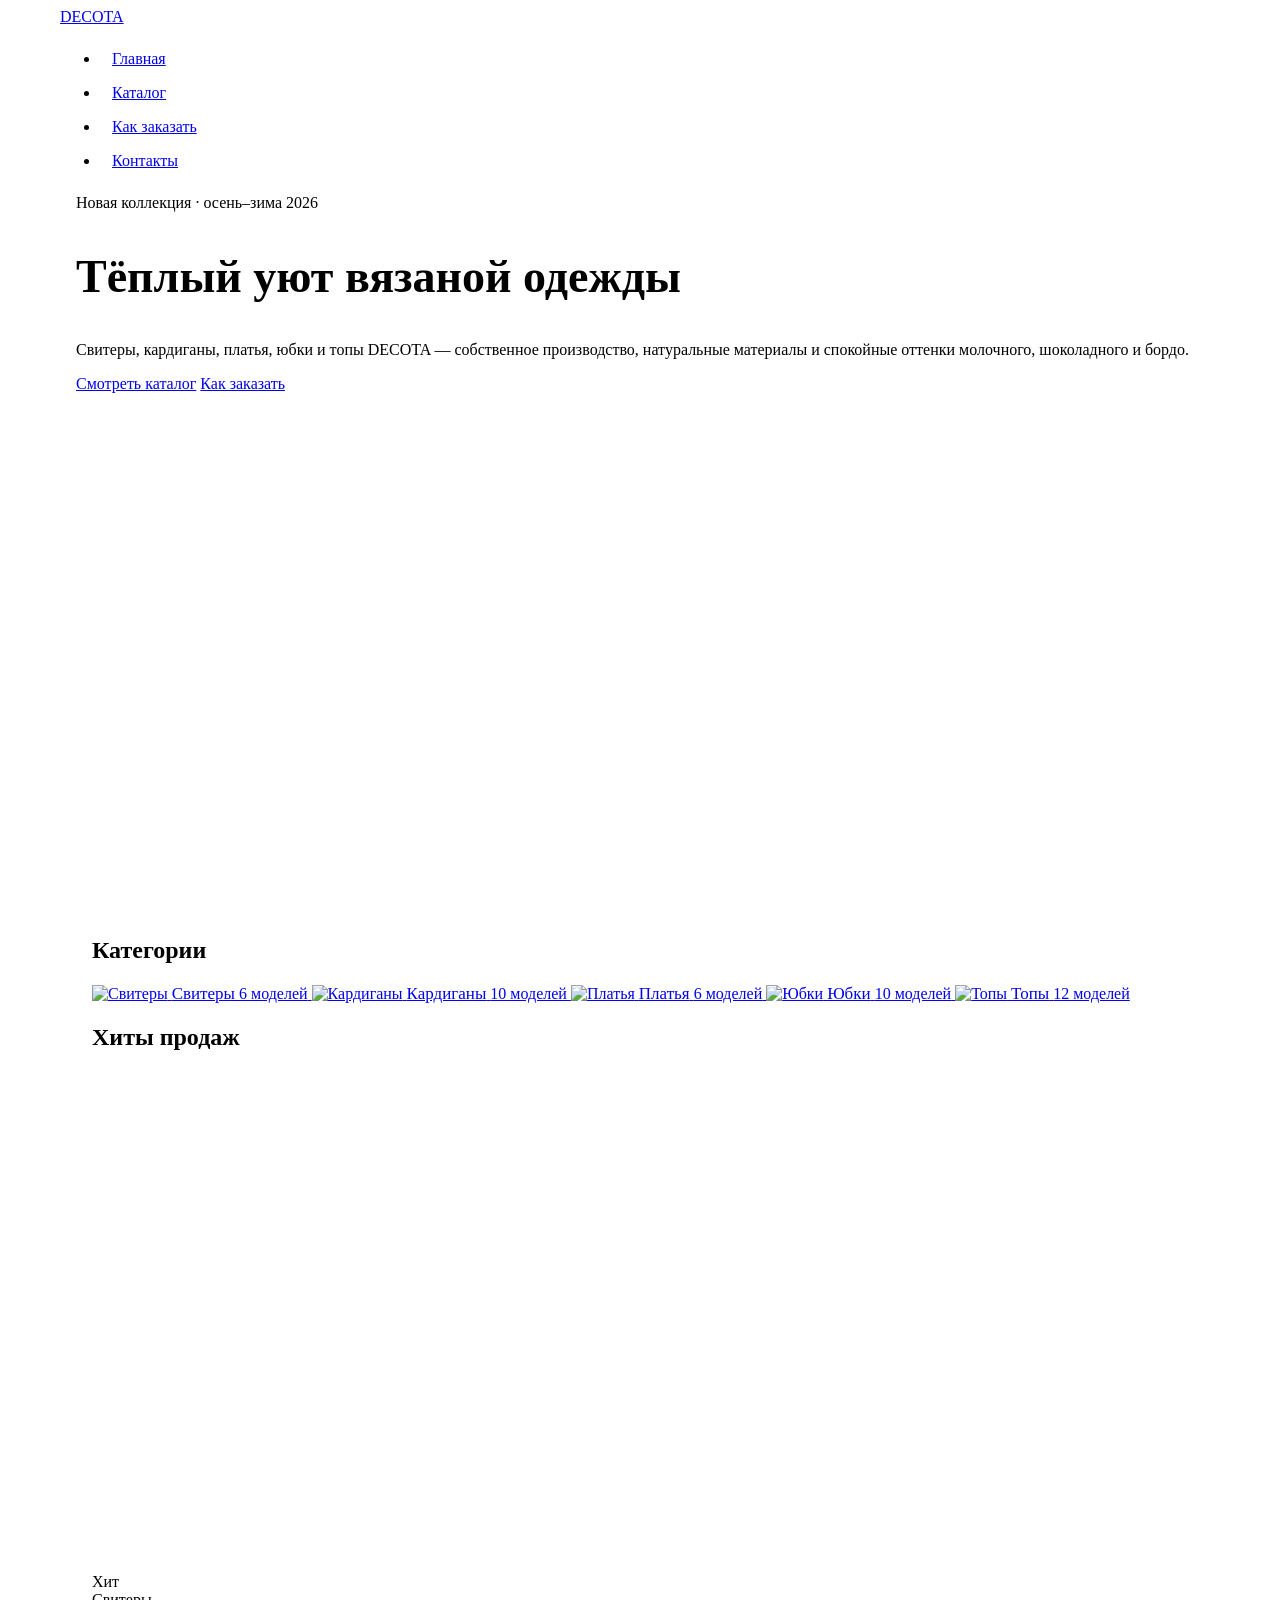
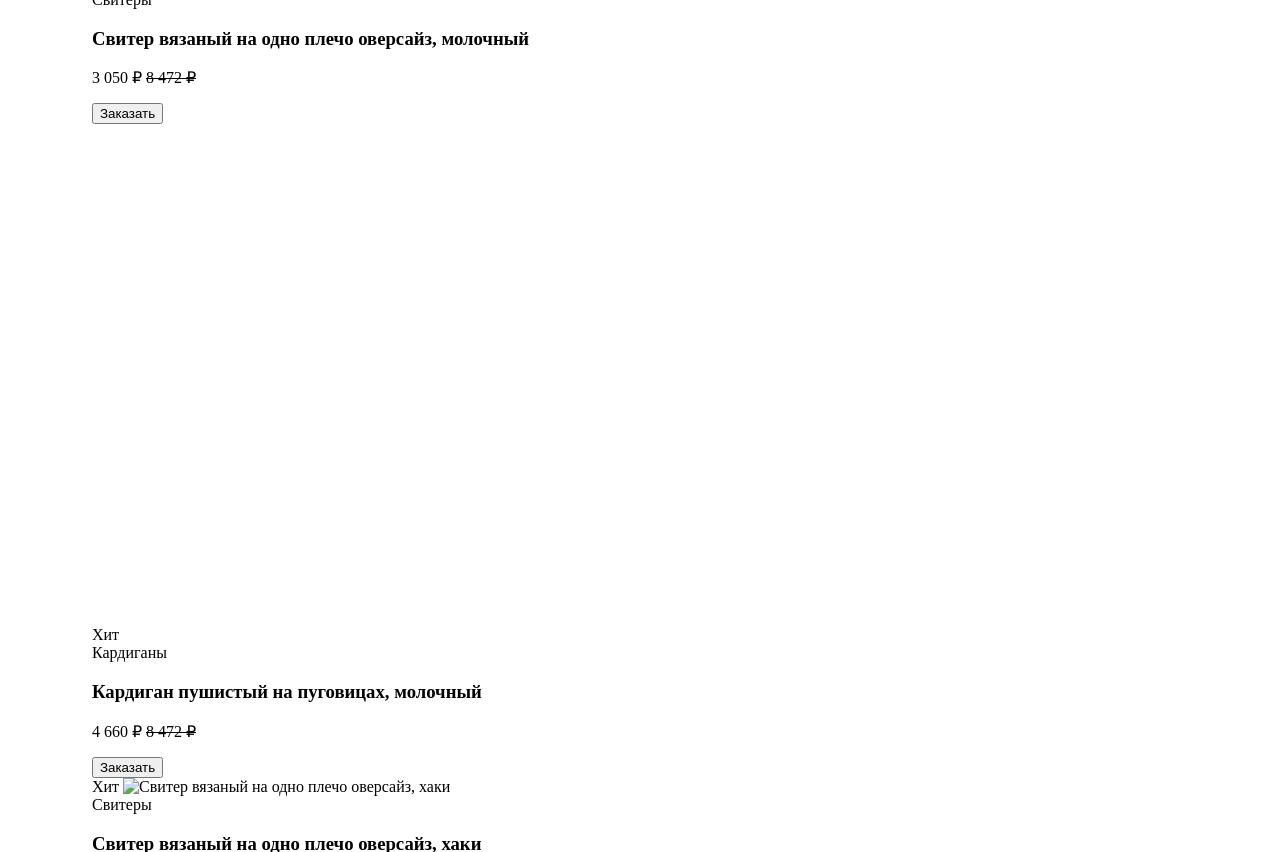
==== index.html @ b4ee0387 "feat: add responsive layout styles" ====
<!DOCTYPE html>
<html lang="ru">
<head>
  <meta charset="UTF-8">
  <meta name="viewport" content="width=device-width, initial-scale=1.0">
  <title>DECOTA — магазин женской одежды</title>
  <meta name="description" content="Свитеры, кардиганы, платья, юбки и топы DECOTA: собственное производство и натуральные материалы.">
  <link rel="stylesheet" href="css/style.css">
  <link rel="stylesheet" href="css/responsive.css">
</head>
<body class="page">
  <header class="site-header">
    <div class="container site-header__inner">
      <a class="site-header__logo" href="index.html">DECOTA</a>
      <nav class="site-nav">
        <ul class="site-nav__list"><li class="site-nav__item"><a class="site-nav__link site-nav__link--active" href="index.html">Главная</a></li><li class="site-nav__item"><a class="site-nav__link" href="catalog.html">Каталог</a></li><li class="site-nav__item"><a class="site-nav__link" href="order.html">Как заказать</a></li><li class="site-nav__item"><a class="site-nav__link" href="contacts.html">Контакты</a></li></ul>
      </nav>
    </div>
  </header>
  <main class="main">
<section class="hero">
  <div class="container hero__inner">
    <div class="hero__content">
      <p class="hero__tag">Новая коллекция · осень–зима 2026</p>
      <h1 class="hero__title">Тёплый уют вязаной одежды</h1>
      <p class="hero__text">Свитеры, кардиганы, платья, юбки и топы DECOTA — собственное производство,
      натуральные материалы и спокойные оттенки молочного, шоколадного и бордо.</p>
      <div class="hero__actions">
        <a class="btn" href="catalog.html">Смотреть каталог</a>
        <a class="btn btn--ghost" href="order.html">Как заказать</a>
      </div>
    </div>
    <picture>
  <source media="(min-width: 1200px)" srcset="images/hero-desktop.webp">
  <source media="(min-width: 768px)" srcset="images/hero-tablet.webp">
  <img class="hero__image" src="images/hero-mobile.webp" alt="Молочный пушистый кардиган DECOTA" width="516" height="688">
</picture>
  </div>
</section>
<section class="section" id="categories">
  <div class="container">
    <h2 class="section__title">Категории</h2>
    <div class="categories-grid"><a class="category-card" href="catalog.html">
  <img class="category-card__image" src="images/1287441187-516.webp" alt="Свитеры" width="516" height="688" loading="lazy">
  <span class="category-card__name">Свитеры</span>
  <span class="category-card__count">6 моделей</span>
</a><a class="category-card" href="catalog.html">
  <img class="category-card__image" src="images/1579501325-516.webp" alt="Кардиганы" width="516" height="688" loading="lazy">
  <span class="category-card__name">Кардиганы</span>
  <span class="category-card__count">10 моделей</span>
</a><a class="category-card" href="catalog.html">
  <img class="category-card__image" src="images/961773333-516.webp" alt="Платья" width="516" height="688" loading="lazy">
  <span class="category-card__name">Платья</span>
  <span class="category-card__count">6 моделей</span>
</a><a class="category-card" href="catalog.html">
  <img class="category-card__image" src="images/964490306-516.webp" alt="Юбки" width="516" height="688" loading="lazy">
  <span class="category-card__name">Юбки</span>
  <span class="category-card__count">10 моделей</span>
</a><a class="category-card" href="catalog.html">
  <img class="category-card__image" src="images/861537235-516.webp" alt="Топы" width="516" height="688" loading="lazy">
  <span class="category-card__name">Топы</span>
  <span class="category-card__count">12 моделей</span>
</a></div>
  </div>
</section>
<section class="section" id="popular">
  <div class="container">
    <h2 class="section__title">Хиты продаж</h2>
    <div class="products-grid"><article class="product-card" data-cat="Свитеры" data-price="3049.92" data-disc="1">
  <span class="product-card__badge">Хит</span>
  <img src="images/1287420220-516.webp" srcset="images/1287420220-246.webp 246w, images/1287420220-516.webp 516w, images/1287420220-900.webp 900w" sizes="(max-width: 639px) 100vw, (max-width: 1023px) 50vw, 280px" alt="Свитер вязаный на одно плечо оверсайз, молочный" width="516" height="688" loading="lazy" class="product-card__image">
  <div class="product-card__body">
    <span class="product-card__category">Свитеры</span>
    <h3 class="product-card__title">Свитер вязаный на одно плечо оверсайз, молочный</h3>
    <p class="product-card__prices">
      <span class="product-card__price">3 050 ₽</span>
      <s class="product-card__old-price">8 472 ₽</s>
    </p>
    <button type="button" class="btn btn--ghost product-card__button js-order" data-product="Свитер вязаный на одно плечо оверсайз, молочный (арт. 1287420220)">Заказать</button>
  </div>
</article><article class="product-card" data-cat="Кардиганы" data-price="4659.6" data-disc="1">
  <span class="product-card__badge">Хит</span>
  <img src="images/1579501326-516.webp" srcset="images/1579501326-246.webp 246w, images/1579501326-516.webp 516w, images/1579501326-900.webp 900w" sizes="(max-width: 639px) 100vw, (max-width: 1023px) 50vw, 280px" alt="Кардиган пушистый на пуговицах, молочный" width="516" height="688" loading="lazy" class="product-card__image">
  <div class="product-card__body">
    <span class="product-card__category">Кардиганы</span>
    <h3 class="product-card__title">Кардиган пушистый на пуговицах, молочный</h3>
    <p class="product-card__prices">
      <span class="product-card__price">4 660 ₽</span>
      <s class="product-card__old-price">8 472 ₽</s>
    </p>
    <button type="button" class="btn btn--ghost product-card__button js-order" data-product="Кардиган пушистый на пуговицах, молочный (арт. 1579501326)">Заказать</button>
  </div>
</article><article class="product-card" data-cat="Свитеры" data-price="3049.92" data-disc="1">
  <span class="product-card__badge">Хит</span>
  <img src="images/1287429098-516.webp" alt="Свитер вязаный на одно плечо оверсайз, хаки" width="516" height="688" loading="lazy" class="product-card__image">
  <div class="product-card__body">
    <span class="product-card__category">Свитеры</span>
    <h3 class="product-card__title">Свитер вязаный на одно плечо оверсайз, хаки</h3>
    <p class="product-card__prices">
      <span class="product-card__price">3 050 ₽</span>
      <s class="product-card__old-price">8 472 ₽</s>
    </p>
    <button type="button" class="btn btn--ghost product-card__button js-order" data-product="Свитер вязаный на одно плечо оверсайз, хаки (арт. 1287429098)">Заказать</button>
  </div>
</article><article class="product-card" data-cat="Юбки" data-price="3818.48" data-disc="1">
  <span class="product-card__badge">Хит</span>
  <img src="images/1464302628-516.webp" alt="Юбка плиссе миди вязаная" width="516" height="688" loading="lazy" class="product-card__image">
  <div class="product-card__body">
    <span class="product-card__category">Юбки</span>
    <h3 class="product-card__title">Юбка плиссе миди вязаная</h3>
    <p class="product-card__prices">
      <span class="product-card__price">3 818 ₽</span>
      <s class="product-card__old-price">6 472 ₽</s>
    </p>
    <button type="button" class="btn btn--ghost product-card__button js-order" data-product="Юбка плиссе миди вязаная (арт. 1464302628)">Заказать</button>
  </div>
</article><article class="product-card" data-cat="Платья" data-price="3883.2" data-disc="1">
  <span class="product-card__badge">Хит</span>
  <img src="images/961773333-516.webp" alt="Платье мини с открытой спиной, чёрный" width="516" height="688" loading="lazy" class="product-card__image">
  <div class="product-card__body">
    <span class="product-card__category">Платья</span>
    <h3 class="product-card__title">Платье мини с открытой спиной, чёрный</h3>
    <p class="product-card__prices">
      <span class="product-card__price">3 883 ₽</span>
      <s class="product-card__old-price">6 472 ₽</s>
    </p>
    <button type="button" class="btn btn--ghost product-card__button js-order" data-product="Платье мини с открытой спиной, чёрный (арт. 961773333)">Заказать</button>
  </div>
</article><article class="product-card" data-cat="Платья" data-price="3753.76" data-disc="1">
  <span class="product-card__badge">Хит</span>
  <img src="images/946409102-516.webp" alt="Платье вечернее мини с вырезом на груди, бордовый" width="516" height="688" loading="lazy" class="product-card__image">
  <div class="product-card__body">
    <span class="product-card__category">Платья</span>
    <h3 class="product-card__title">Платье вечернее мини с вырезом на груди, бордовый</h3>
    <p class="product-card__prices">
      <span class="product-card__price">3 754 ₽</span>
      <s class="product-card__old-price">6 472 ₽</s>
    </p>
    <button type="button" class="btn btn--ghost product-card__button js-order" data-product="Платье вечернее мини с вырезом на груди, бордовый (арт. 946409102)">Заказать</button>
  </div>
</article><article class="product-card" data-cat="Топы" data-price="2782.96" data-disc="1">
  <span class="product-card__badge">Хит</span>
  <img src="images/853112875-516.webp" alt="Топ вечерний с горлом без рукавов, чёрный" width="516" height="688" loading="lazy" class="product-card__image">
  <div class="product-card__body">
    <span class="product-card__category">Топы</span>
    <h3 class="product-card__title">Топ вечерний с горлом без рукавов, чёрный</h3>
    <p class="product-card__prices">
      <span class="product-card__price">2 783 ₽</span>
      <s class="product-card__old-price">6 472 ₽</s>
    </p>
    <button type="button" class="btn btn--ghost product-card__button js-order" data-product="Топ вечерний с горлом без рукавов, чёрный (арт. 853112875)">Заказать</button>
  </div>
</article><article class="product-card" data-cat="Юбки" data-price="4012.64" data-disc="1">
  <span class="product-card__badge">Хит</span>
  <img src="images/935676062-516.webp" alt="Юбка летняя миди в цветочек" width="516" height="688" loading="lazy" class="product-card__image">
  <div class="product-card__body">
    <span class="product-card__category">Юбки</span>
    <h3 class="product-card__title">Юбка летняя миди в цветочек</h3>
    <p class="product-card__prices">
      <span class="product-card__price">4 013 ₽</span>
      <s class="product-card__old-price">6 472 ₽</s>
    </p>
    <button type="button" class="btn btn--ghost product-card__button js-order" data-product="Юбка летняя миди в цветочек (арт. 935676062)">Заказать</button>
  </div>
</article></div>
    <p class="section__more"><a class="btn btn--ghost" href="catalog.html">Весь каталог — 44 моделей</a></p>
  </div>
</section>
<section class="section section--muted" id="advantages">
  <div class="container">
    <h2 class="section__title">Почему DECOTA</h2>
    <div class="advantages-grid">
      <div class="advantage"><h3 class="advantage__title">Собственное производство</h3><p class="advantage__text">Вяжем сами и контролируем каждую партию — от пряжи до последнего шва.</p></div>
      <div class="advantage"><h3 class="advantage__title">Натуральные материалы</h3><p class="advantage__text">Шерсть альпаки, хлопок и вискоза — состав указан у каждой модели.</p></div>
      <div class="advantage"><h3 class="advantage__title">Тёплые оттенки</h3><p class="advantage__text">Молочный, шоколадный, бордо и хаки — база, которая сочетается со всем.</p></div>
      <div class="advantage"><h3 class="advantage__title">Возврат 14 дней</h3><p class="advantage__text">Если размер не подошёл — оформим возврат без лишних вопросов.</p></div>
    </div>
  </div>
</section>
<section class="section" id="cta">
  <div class="container cta">
    <h2 class="cta__title">Поможем подобрать размер</h2>
    <p class="cta__text">Оставьте заявку — перезвоним, ответим на вопросы про состав и посадку, подскажем по уходу за вязаными вещами.</p>
    <a class="btn" href="order.html">Оставить заявку</a>
  </div>
</section>
  </main>
  <footer class="site-footer">
    <div class="container site-footer__inner">
      <p class="site-footer__logo">DECOTA</p>
      <p class="site-footer__note">Магазин женской одежды: свитеры, кардиганы, платья, юбки и топы.<br>
      Тел.: +7 (900) 000-00-00 · info@decota-shop.ru</p>
      <p class="site-footer__copy">© 2026 DECOTA · учебный проект по дисциплине «Фронтенд и бэкенд разработка»</p>
    </div>
  </footer>
  <button class="back-to-top" type="button" aria-label="Наверх">↑</button>
  <dialog class="order-dialog" id="order-dialog">
    <div class="order-dialog__inner">
      <h2 class="order-dialog__title">Быстрый заказ</h2>
      <p class="order-dialog__product" id="order-dialog-product"></p>
      <form class="order-dialog__form" id="order-dialog-form">
        <div class="order-form__group">
          <label class="order-form__label" for="dialog-name">Имя</label>
          <input class="order-form__input" id="dialog-name" name="name" type="text" required>
        </div>
        <div class="order-form__group">
          <label class="order-form__label" for="dialog-phone">Телефон</label>
          <input class="order-form__input" id="dialog-phone" name="phone" type="tel" required>
        </div>
        <button class="btn order-dialog__submit" type="submit">Отправить заявку</button>
        <p class="order-dialog__message" id="order-dialog-message" hidden>Спасибо! Мы перезвоним вам в течение дня.</p>
      </form>
      <button class="order-dialog__close" type="button" id="order-dialog-close" aria-label="Закрыть">✕</button>
    </div>
  </dialog>
  <script src="js/main.js"></script>
</body>
</html>
---- css/responsive.css ----
/*
  Адаптивные стили для контрольной работы №3.
  Подход: Mobile First.
  Базовые стили рассчитаны на мобильный экран.
  Расширения добавляются через min-width медиазапросы.
*/

*,
*::before,
*::after {
  box-sizing: border-box;
}

html {
  scroll-behavior: smooth;
}

img,
video {
  max-width: 100%;
  height: auto;
}

body {
  overflow-x: hidden;
}

.container,
.main,
.section {
  width: min(100% - 32px, 1160px);
  margin-inline: auto;
}

/* ---------- шапка: на мобильном без прилипания, меню в колонку ---------- */

.site-header {
  position: static;
}

.site-header__inner {
  flex-direction: column;
  align-items: flex-start;
}

.site-nav__list {
  flex-direction: column;
  align-items: flex-start;
  gap: var(--space-xs, 8px);
  width: 100%;
}

.site-nav__link {
  display: block;
  width: 100%;
  padding: 12px 16px;
}

/* ---------- hero: одна колонка ---------- */

.hero__inner {
  grid-template-columns: minmax(0, 1fr);
}

.hero__title {
  font-size: clamp(28px, 7vw, 46px);
}

.hero__image {
  width: 100%;
  max-width: 520px;
  margin-inline: auto;
}

/* ---------- категории ---------- */

.categories-grid {
  grid-template-columns: repeat(2, minmax(0, 1fr));
}

.category-card__name {
  font-size: 17px;
  bottom: calc(var(--space-sm) + 20px);
}

/* ---------- сетка карточек: 1 -> 2 -> 3 -> 4 ---------- */

.products-grid {
  grid-template-columns: 1fr;
}

.product-card {
  min-width: 0;
}

.product-card__title,
.product-card__description {
  overflow-wrap: anywhere;
}

/* ---------- каталог: фильтр сверху, потом товары ---------- */

.catalog-layout {
  grid-template-columns: minmax(0, 1fr);
}

.catalog-filters {
  position: static;
  order: -1;
}

.catalog-grid {
  grid-template-columns: 1fr;
}

/* ---------- страница товара ---------- */

.product-layout {
  grid-template-columns: minmax(0, 1fr);
}

.product-info__title {
  font-size: clamp(26px, 6vw, 32px);
}

.product-gallery__thumbs {
  flex-wrap: wrap;
}

/* ---------- преимущества и CTA ---------- */

.advantages-grid {
  grid-template-columns: 1fr;
}

.cta {
  padding: var(--space-lg) var(--space-md);
}

/* ---------- формы: одна колонка ---------- */

.order-layout,
.contacts-grid {
  grid-template-columns: minmax(0, 1fr);
}

/* ---------- кнопка «наверх» ---------- */

.back-to-top {
  right: 16px;
  bottom: 16px;
}

/* ================= ПЛАНШЕТ ================= */

@media (min-width: 640px) {
  .products-grid,
  .catalog-grid {
    grid-template-columns: repeat(2, minmax(0, 1fr));
  }

  .advantages-grid {
    grid-template-columns: repeat(2, minmax(0, 1fr));
  }
}

@media (min-width: 768px) {
  /* шапка возвращается на место и прилипает */
  .site-header {
    position: sticky;
    top: 0;
    z-index: 100;
  }

  .site-header__inner {
    flex-direction: row;
    align-items: center;
  }

  .site-nav__list {
    flex-direction: row;
    flex-wrap: wrap;
    align-items: center;
    width: auto;
    gap: var(--space-md, 16px);
  }

  .site-nav__link {
    width: auto;
    padding: 8px 12px;
  }

  .order-form {
    grid-template-columns: repeat(2, minmax(0, 1fr));
  }

  .order-form__group--wide {
    grid-column: 1 / -1;
  }

  .back-to-top {
    right: 32px;
    bottom: 32px;
  }
}

/* ================= DESKTOP ================= */

@media (min-width: 900px) {
  .hero__inner {
    grid-template-columns: minmax(0, 1fr) minmax(320px, 460px);
  }
}

@media (min-width: 1024px) {
  .categories-grid {
    grid-template-columns: repeat(5, minmax(0, 1fr));
  }

  .products-grid {
    grid-template-columns: repeat(3, minmax(0, 1fr));
  }

  .advantages-grid {
    grid-template-columns: repeat(4, minmax(0, 1fr));
  }

  /* каталог становится двухколоночным, фильтр прилипает сбоку */
  .catalog-layout {
    grid-template-columns: 260px minmax(0, 1fr);
    align-items: start;
  }

  .catalog-filters {
    position: sticky;
    top: 88px;
    order: initial;
  }

  .catalog-grid {
    grid-template-columns: repeat(3, minmax(0, 1fr));
  }

  .product-layout {
    grid-template-columns: minmax(280px, 460px) minmax(0, 1fr);
  }

  .order-layout,
  .contacts-grid {
    grid-template-columns: minmax(0, 1fr) 320px;
  }
}

@media (min-width: 1280px) {
  .products-grid {
    grid-template-columns: repeat(4, minmax(0, 1fr));
  }
}
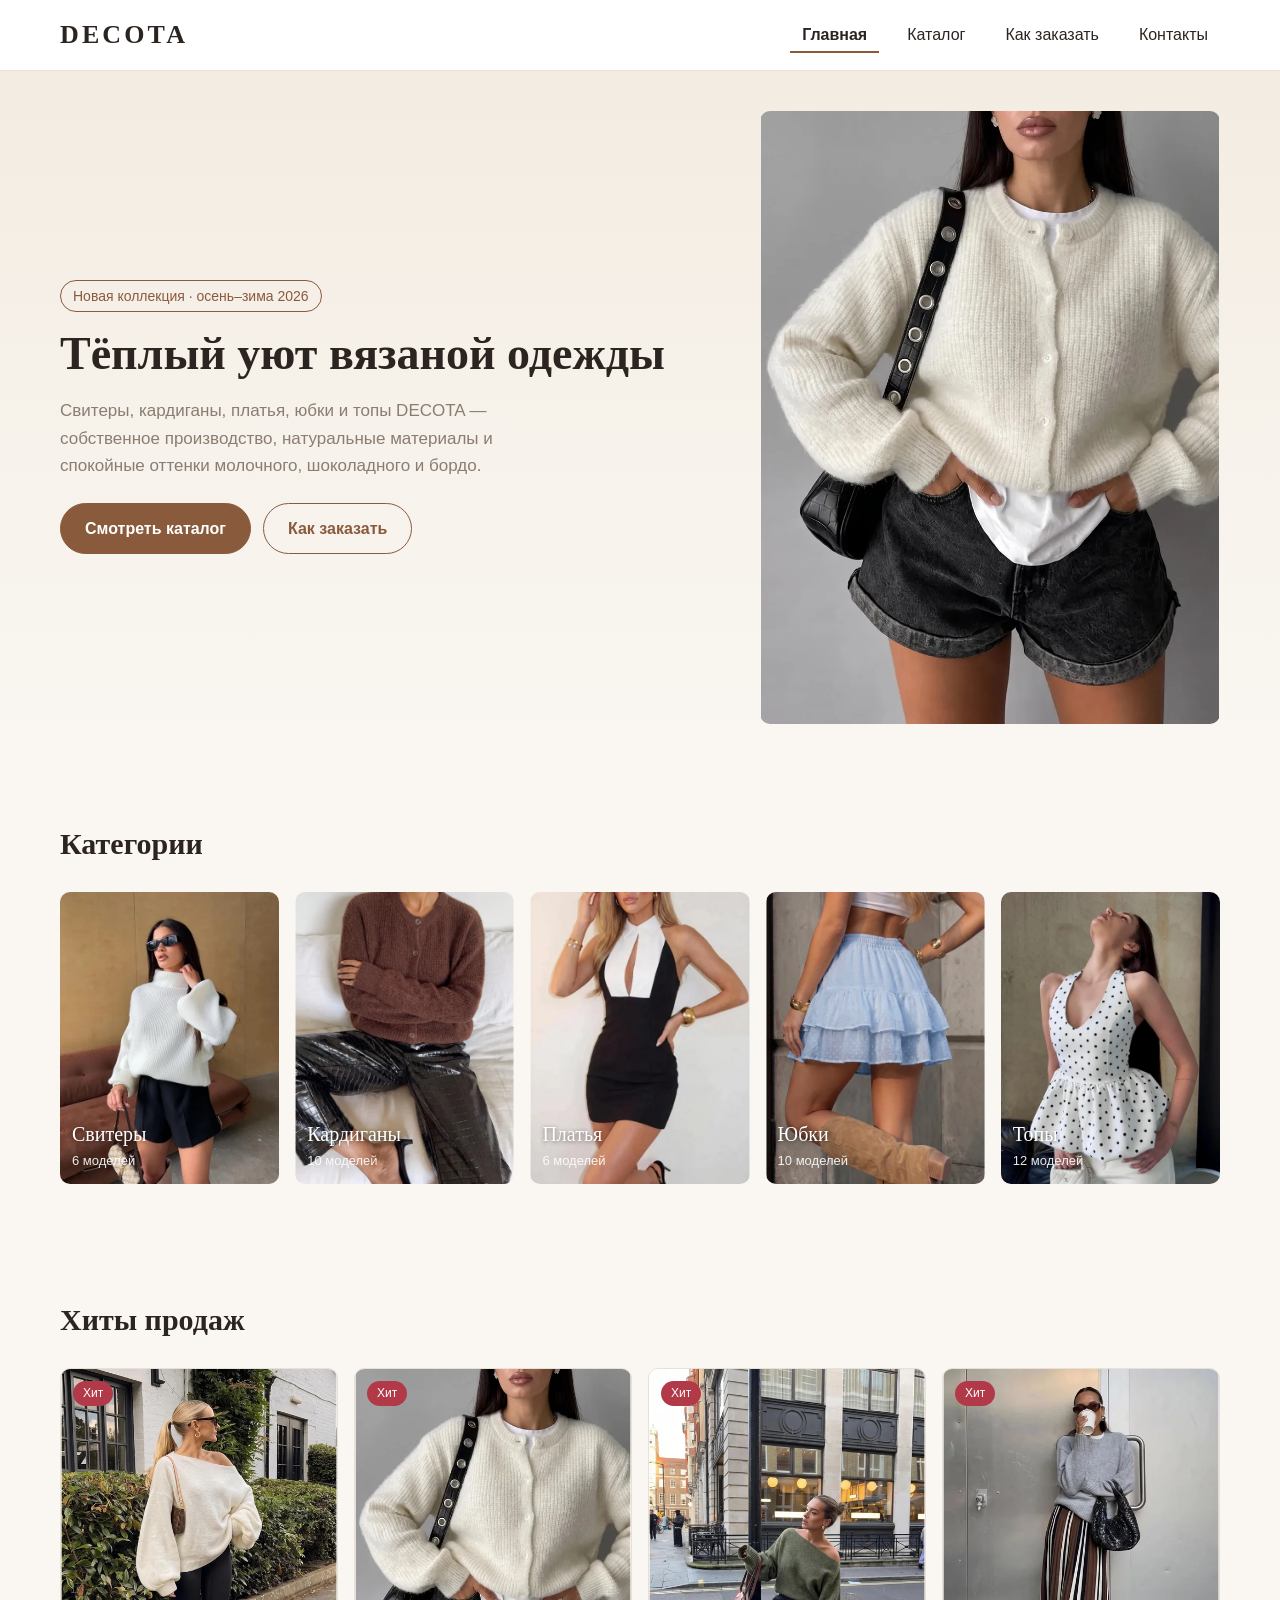
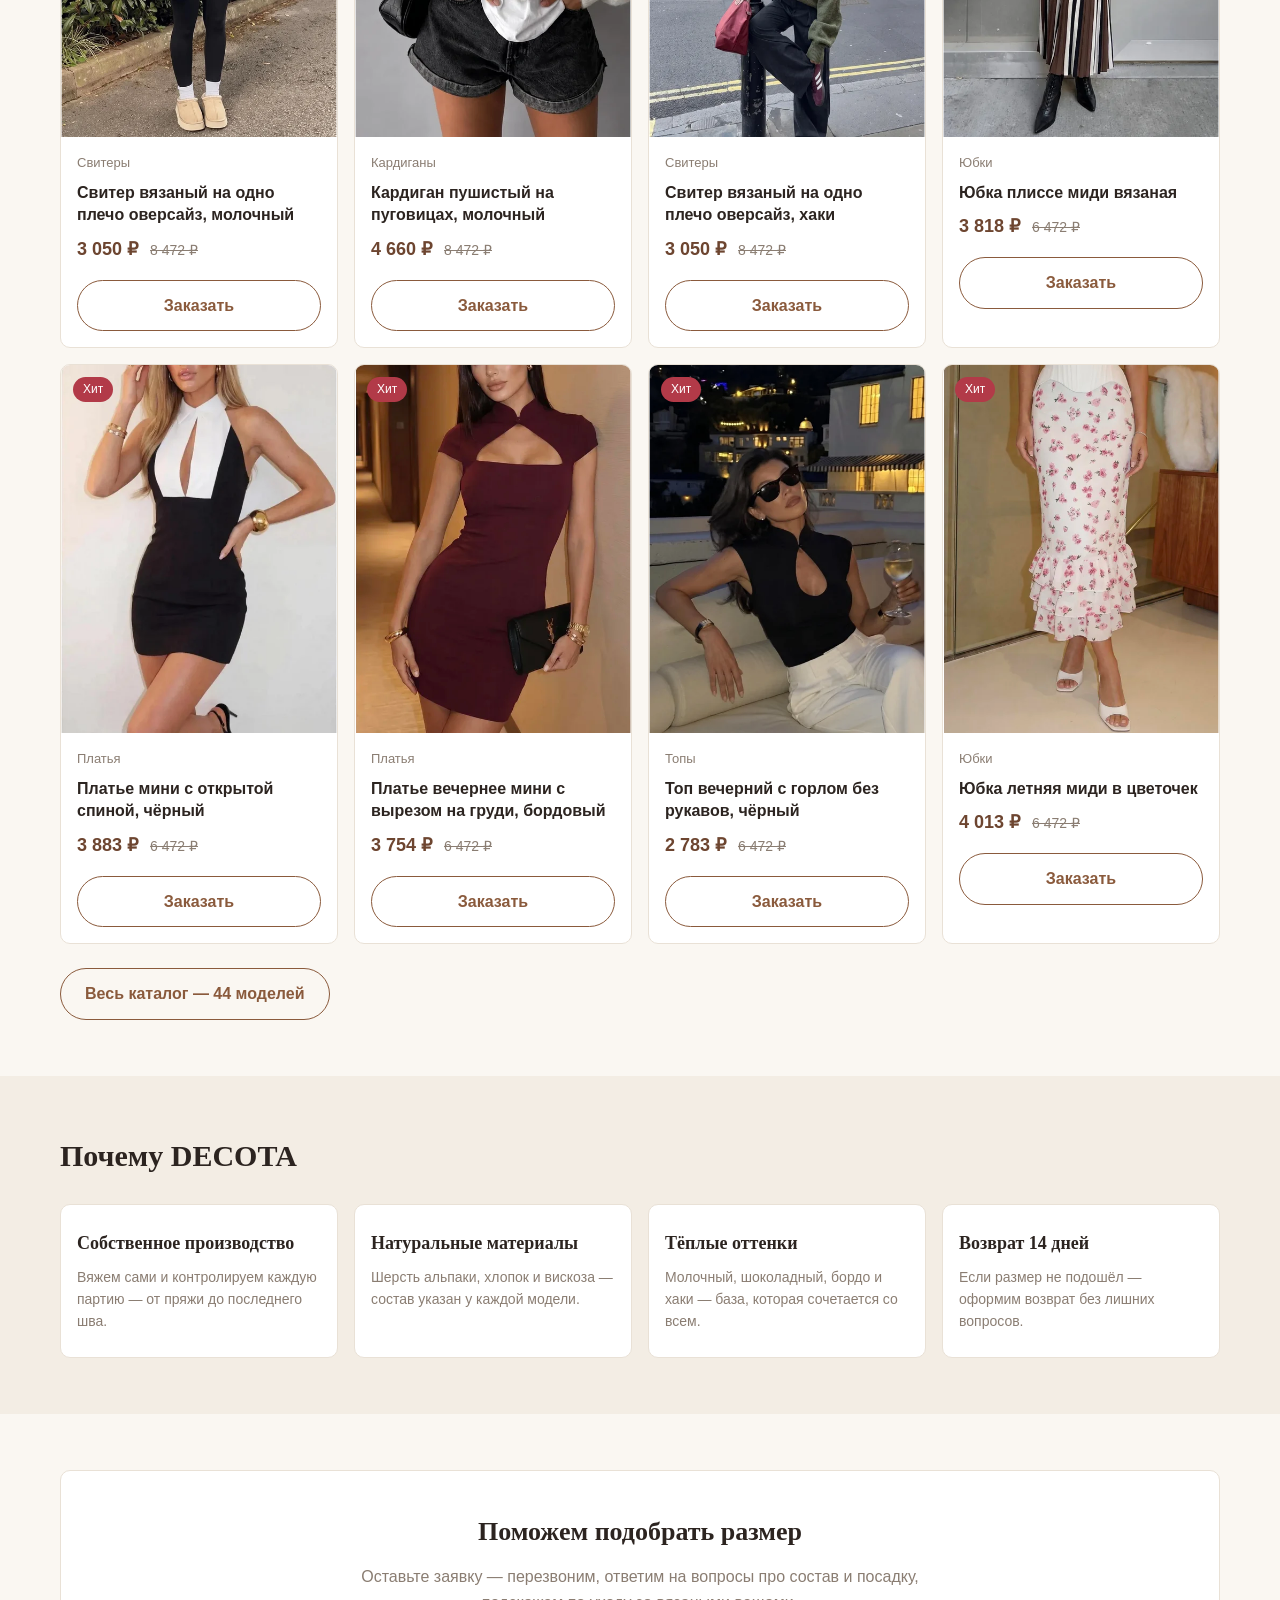
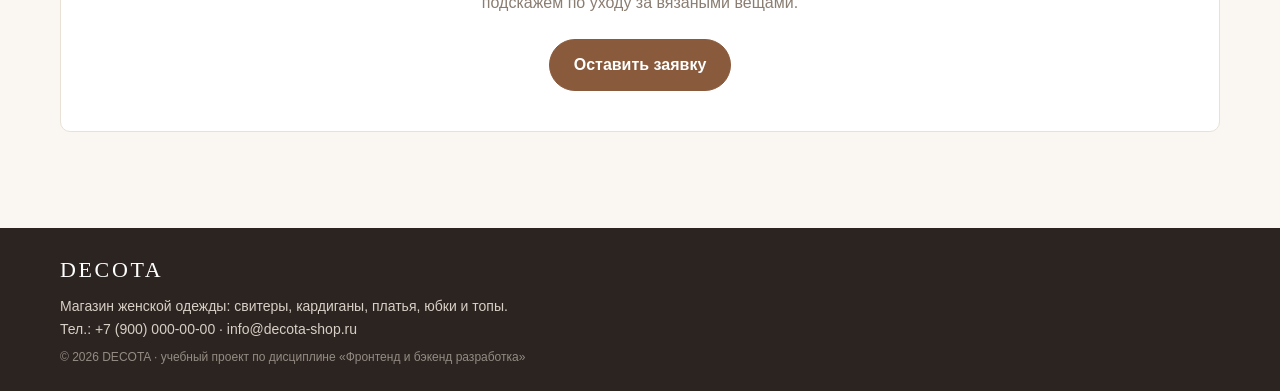
==== commit c52af92c: "feat: перенос основы проекта КР-1 и каталог товаров DECOTA" ====
--- a/index.html
+++ b/index.html
@@ -6,7 +6,6 @@
   <title>DECOTA — магазин женской одежды</title>
   <meta name="description" content="Свитеры, кардиганы, платья, юбки и топы DECOTA: собственное производство и натуральные материалы.">
   <link rel="stylesheet" href="css/style.css">
-  <link rel="stylesheet" href="css/responsive.css">
 </head>
 <body class="page">
   <header class="site-header">
@@ -30,11 +29,7 @@
         <a class="btn btn--ghost" href="order.html">Как заказать</a>
       </div>
     </div>
-    <picture>
-  <source media="(min-width: 1200px)" srcset="images/hero-desktop.webp">
-  <source media="(min-width: 768px)" srcset="images/hero-tablet.webp">
-  <img class="hero__image" src="images/hero-mobile.webp" alt="Молочный пушистый кардиган DECOTA" width="516" height="688">
-</picture>
+    <img class="hero__image" src="images/hero-desktop.webp" alt="Молочный пушистый кардиган DECOTA" width="900" height="1200">
   </div>
 </section>
 <section class="section" id="categories">
@@ -68,7 +63,7 @@
     <h2 class="section__title">Хиты продаж</h2>
     <div class="products-grid"><article class="product-card" data-cat="Свитеры" data-price="3049.92" data-disc="1">
   <span class="product-card__badge">Хит</span>
-  <img src="images/1287420220-516.webp" srcset="images/1287420220-246.webp 246w, images/1287420220-516.webp 516w, images/1287420220-900.webp 900w" sizes="(max-width: 639px) 100vw, (max-width: 1023px) 50vw, 280px" alt="Свитер вязаный на одно плечо оверсайз, молочный" width="516" height="688" loading="lazy" class="product-card__image">
+  <img src="images/1287420220-516.webp" alt="Свитер вязаный на одно плечо оверсайз, молочный" width="516" height="688" loading="lazy" class="product-card__image">
   <div class="product-card__body">
     <span class="product-card__category">Свитеры</span>
     <h3 class="product-card__title">Свитер вязаный на одно плечо оверсайз, молочный</h3>
@@ -80,7 +75,7 @@
   </div>
 </article><article class="product-card" data-cat="Кардиганы" data-price="4659.6" data-disc="1">
   <span class="product-card__badge">Хит</span>
-  <img src="images/1579501326-516.webp" srcset="images/1579501326-246.webp 246w, images/1579501326-516.webp 516w, images/1579501326-900.webp 900w" sizes="(max-width: 639px) 100vw, (max-width: 1023px) 50vw, 280px" alt="Кардиган пушистый на пуговицах, молочный" width="516" height="688" loading="lazy" class="product-card__image">
+  <img src="images/1579501326-516.webp" alt="Кардиган пушистый на пуговицах, молочный" width="516" height="688" loading="lazy" class="product-card__image">
   <div class="product-card__body">
     <span class="product-card__category">Кардиганы</span>
     <h3 class="product-card__title">Кардиган пушистый на пуговицах, молочный</h3>
--- a/css/style.css
+++ b/css/style.css
@@ -0,0 +1,797 @@
+/* Базовые стили магазина DECOTA (основа из контрольной работы №1).
+   Адаптивные переопределения вынесены в responsive.css. */
+
+:root {
+  --color-bg: #faf7f2;
+  --color-surface: #ffffff;
+  --color-ink: #2c2420;
+  --color-muted: #8a7d72;
+  --color-accent: #8a5a3c;
+  --color-accent-dark: #6d4530;
+  --color-border: #e9e1d6;
+  --color-badge: #b23a48;
+  --radius: 10px;
+  --space-xs: 8px;
+  --space-sm: 12px;
+  --space-md: 16px;
+  --space-lg: 24px;
+  --space-xl: 40px;
+}
+
+* {
+  margin: 0;
+  padding: 0;
+  box-sizing: border-box;
+}
+
+body {
+  font-family: -apple-system, "Segoe UI", Roboto, Arial, sans-serif;
+  font-size: 16px;
+  line-height: 1.6;
+  color: var(--color-ink);
+  background: var(--color-bg);
+}
+
+.container {
+  width: min(100% - 32px, 1160px);
+  margin-inline: auto;
+}
+
+a {
+  color: var(--color-accent);
+}
+
+img {
+  max-width: 100%;
+  height: auto;
+}
+
+/* ---------- шапка ---------- */
+
+.site-header {
+  position: sticky;
+  top: 0;
+  z-index: 100;
+  background: var(--color-surface);
+  border-bottom: 1px solid var(--color-border);
+}
+
+.site-header__inner {
+  display: flex;
+  align-items: center;
+  justify-content: space-between;
+  gap: var(--space-lg);
+  padding-block: 14px;
+}
+
+.site-header__logo {
+  font-family: Georgia, "Times New Roman", serif;
+  font-size: 26px;
+  font-weight: 700;
+  letter-spacing: 0.12em;
+  color: var(--color-ink);
+  text-decoration: none;
+}
+
+.site-nav__list {
+  display: flex;
+  flex-wrap: wrap;
+  align-items: center;
+  gap: var(--space-md);
+  list-style: none;
+}
+
+.site-nav__link {
+  padding: 8px 12px;
+  color: var(--color-ink);
+  text-decoration: none;
+}
+
+.site-nav__link:hover,
+.site-nav__link:focus-visible {
+  color: var(--color-accent);
+}
+
+.site-nav__link--active {
+  font-weight: 600;
+  border-bottom: 2px solid var(--color-accent);
+}
+
+/* ---------- hero ---------- */
+
+.hero {
+  background: linear-gradient(180deg, #f3ece2 0%, var(--color-bg) 100%);
+}
+
+.hero__inner {
+  display: grid;
+  grid-template-columns: minmax(0, 1fr) minmax(320px, 460px);
+  gap: var(--space-xl);
+  align-items: center;
+  padding-block: var(--space-xl);
+}
+
+.hero__tag {
+  display: inline-block;
+  margin-bottom: var(--space-md);
+  padding: 4px 12px;
+  border: 1px solid var(--color-accent);
+  border-radius: 999px;
+  font-size: 14px;
+  color: var(--color-accent);
+}
+
+.hero__title {
+  font-family: Georgia, "Times New Roman", serif;
+  font-size: 46px;
+  line-height: 1.15;
+}
+
+.hero__text {
+  margin-top: var(--space-md);
+  max-width: 480px;
+  color: var(--color-muted);
+  font-size: 17px;
+}
+
+.hero__actions {
+  display: flex;
+  flex-wrap: wrap;
+  gap: var(--space-sm);
+  margin-top: var(--space-lg);
+}
+
+.hero__image {
+  border-radius: var(--radius);
+}
+
+/* ---------- секции ---------- */
+
+.section {
+  padding-block: clamp(24px, 5vw, 56px);
+}
+
+.section--muted {
+  background: #f3ede4;
+}
+
+.section__title {
+  font-family: Georgia, "Times New Roman", serif;
+  font-size: 30px;
+  margin-bottom: var(--space-lg);
+}
+
+.section__more {
+  margin-top: var(--space-lg);
+}
+
+/* ---------- категории ---------- */
+
+.categories-grid {
+  display: grid;
+  grid-template-columns: repeat(5, minmax(0, 1fr));
+  gap: var(--space-md);
+}
+
+.category-card {
+  position: relative;
+  display: block;
+  border-radius: var(--radius);
+  overflow: hidden;
+  color: #fff;
+  text-decoration: none;
+}
+
+.category-card__image {
+  display: block;
+  width: 100%;
+  aspect-ratio: 3 / 4;
+  object-fit: cover;
+  transition: transform 0.3s ease;
+}
+
+.category-card:hover .category-card__image {
+  transform: scale(1.04);
+}
+
+.category-card__name {
+  position: absolute;
+  left: var(--space-sm);
+  bottom: calc(var(--space-sm) + 22px);
+  font-family: Georgia, serif;
+  font-size: 20px;
+  text-shadow: 0 1px 4px rgb(0 0 0 / 0.5);
+}
+
+.category-card__count {
+  position: absolute;
+  left: var(--space-sm);
+  bottom: var(--space-sm);
+  font-size: 13px;
+  opacity: 0.9;
+}
+
+/* ---------- карточки товаров ---------- */
+
+.products-grid {
+  display: grid;
+  grid-template-columns: repeat(4, minmax(0, 1fr));
+  gap: var(--space-md);
+}
+
+.product-card {
+  position: relative;
+  display: flex;
+  flex-direction: column;
+  background: var(--color-surface);
+  border: 1px solid var(--color-border);
+  border-radius: var(--radius);
+  overflow: hidden;
+}
+
+.product-card__image {
+  display: block;
+  width: 100%;
+  aspect-ratio: 3 / 4;
+  object-fit: cover;
+}
+
+.product-card__body {
+  display: flex;
+  flex-direction: column;
+  gap: var(--space-xs);
+  padding: var(--space-md);
+}
+
+.product-card__category {
+  font-size: 13px;
+  color: var(--color-muted);
+}
+
+.product-card__title {
+  font-size: 16px;
+  line-height: 1.4;
+}
+
+.product-card__prices {
+  display: flex;
+  align-items: baseline;
+  gap: var(--space-sm);
+  margin-top: auto;
+}
+
+.product-card__price {
+  font-size: 18px;
+  font-weight: 700;
+  color: var(--color-accent-dark);
+}
+
+.product-card__old-price {
+  color: var(--color-muted);
+  font-size: 14px;
+}
+
+.product-card__badge {
+  position: absolute;
+  top: var(--space-sm);
+  left: var(--space-sm);
+  padding: 3px 10px;
+  border-radius: 999px;
+  background: var(--color-badge);
+  color: #fff;
+  font-size: 12px;
+  z-index: 2;
+}
+
+.product-card__button {
+  margin-top: var(--space-xs);
+}
+
+/* ---------- преимущества ---------- */
+
+.advantages-grid {
+  display: grid;
+  grid-template-columns: repeat(4, minmax(0, 1fr));
+  gap: var(--space-md);
+}
+
+.advantage {
+  background: var(--color-surface);
+  border: 1px solid var(--color-border);
+  border-radius: var(--radius);
+  padding: var(--space-lg) var(--space-md);
+}
+
+.advantage__title {
+  font-family: Georgia, serif;
+  font-size: 18px;
+  margin-bottom: var(--space-xs);
+}
+
+.advantage__text {
+  font-size: 14px;
+  color: var(--color-muted);
+}
+
+/* ---------- CTA ---------- */
+
+.cta {
+  background: var(--color-surface);
+  border: 1px solid var(--color-border);
+  border-radius: var(--radius);
+  padding: var(--space-xl) var(--space-lg);
+  text-align: center;
+}
+
+.cta__title {
+  font-family: Georgia, serif;
+  font-size: 26px;
+}
+
+.cta__text {
+  max-width: 560px;
+  margin: var(--space-sm) auto var(--space-lg);
+  color: var(--color-muted);
+}
+
+/* ---------- хлебные крошки ---------- */
+
+.breadcrumbs {
+  display: flex;
+  flex-wrap: wrap;
+  gap: var(--space-xs);
+  margin-bottom: var(--space-md);
+  font-size: 14px;
+  color: var(--color-muted);
+}
+
+.breadcrumbs__link {
+  color: var(--color-muted);
+}
+
+.breadcrumbs__separator {
+  color: var(--color-border);
+}
+
+/* ---------- каталог: фильтры + сетка ---------- */
+
+.catalog-layout {
+  display: grid;
+  grid-template-columns: 260px minmax(0, 1fr);
+  gap: var(--space-lg);
+  align-items: start;
+}
+
+.catalog-filters {
+  position: sticky;
+  top: 88px;
+  display: grid;
+  gap: var(--space-md);
+  background: var(--color-surface);
+  border: 1px solid var(--color-border);
+  border-radius: var(--radius);
+  padding: var(--space-md);
+}
+
+.catalog-filters__title {
+  font-family: Georgia, serif;
+  font-size: 18px;
+}
+
+.catalog-filters__group {
+  border: none;
+  display: grid;
+  gap: var(--space-xs);
+}
+
+.catalog-filters__legend {
+  font-weight: 600;
+  padding-bottom: var(--space-xs);
+}
+
+.catalog-filters__option {
+  display: flex;
+  gap: var(--space-xs);
+  font-size: 14px;
+}
+
+.catalog-filters__sort {
+  display: grid;
+  gap: var(--space-xs);
+  font-size: 14px;
+  font-weight: 600;
+}
+
+.catalog-grid {
+  grid-template-columns: repeat(3, minmax(0, 1fr));
+}
+
+.catalog-empty {
+  padding: var(--space-lg);
+  color: var(--color-muted);
+  text-align: center;
+}
+
+/* ---------- страница товара ---------- */
+
+.product-layout {
+  display: grid;
+  grid-template-columns: minmax(280px, 460px) minmax(0, 1fr);
+  gap: var(--space-lg);
+  margin-bottom: var(--space-xl);
+}
+
+.product-gallery__main {
+  border-radius: var(--radius);
+  overflow: hidden;
+}
+
+.product-gallery__image {
+  display: block;
+  width: 100%;
+}
+
+.product-gallery__thumbs {
+  display: flex;
+  gap: var(--space-sm);
+  margin-top: var(--space-sm);
+}
+
+.product-gallery__thumb {
+  width: 84px;
+  padding: 0;
+  border: 2px solid transparent;
+  border-radius: var(--radius);
+  background: none;
+  cursor: pointer;
+  overflow: hidden;
+}
+
+.product-gallery__thumb:hover,
+.product-gallery__thumb--active {
+  border-color: var(--color-accent);
+}
+
+.product-gallery__thumb img {
+  display: block;
+  width: 100%;
+}
+
+.product-info__title {
+  font-family: Georgia, serif;
+  font-size: 32px;
+  margin-bottom: var(--space-sm);
+}
+
+.product-info__prices {
+  display: flex;
+  align-items: baseline;
+  gap: var(--space-sm);
+  margin-bottom: var(--space-md);
+}
+
+.product-info__price {
+  font-size: 26px;
+}
+
+.product-info__badge {
+  position: static;
+}
+
+.product-info__text {
+  color: var(--color-muted);
+  margin-bottom: var(--space-md);
+}
+
+.product-info__actions {
+  display: flex;
+  flex-wrap: wrap;
+  gap: var(--space-sm);
+  margin-bottom: var(--space-lg);
+}
+
+/* ---------- таблица характеристик ---------- */
+
+.table-wrapper {
+  width: 100%;
+  overflow-x: auto;
+  -webkit-overflow-scrolling: touch;
+}
+
+.product-table {
+  width: 100%;
+  min-width: 560px;
+  border-collapse: collapse;
+  background: var(--color-surface);
+}
+
+.product-table caption {
+  text-align: left;
+  font-family: Georgia, serif;
+  font-size: 18px;
+  padding-bottom: var(--space-sm);
+}
+
+.product-table th,
+.product-table td {
+  padding: 12px 14px;
+  border: 1px solid var(--color-border);
+  text-align: left;
+}
+
+.product-table th {
+  background: #f3ede4;
+}
+
+/* ---------- формы ---------- */
+
+.order-layout,
+.contacts-grid {
+  display: grid;
+  grid-template-columns: minmax(0, 1fr) 320px;
+  gap: var(--space-lg);
+  align-items: start;
+}
+
+.order-form {
+  display: grid;
+  gap: var(--space-md);
+  background: var(--color-surface);
+  border: 1px solid var(--color-border);
+  border-radius: var(--radius);
+  padding: var(--space-lg) var(--space-md);
+}
+
+.order-form__group {
+  display: grid;
+  gap: var(--space-xs);
+}
+
+.order-form__label {
+  font-size: 14px;
+  font-weight: 600;
+}
+
+.order-form__input,
+.order-form__textarea,
+.order-form__select {
+  width: 100%;
+  min-height: 44px;
+  padding: 10px 12px;
+  font: inherit;
+  color: var(--color-ink);
+  border: 1px solid var(--color-border);
+  border-radius: var(--radius);
+  background: #fff;
+}
+
+.order-form__textarea {
+  min-height: 120px;
+  resize: vertical;
+}
+
+.order-form__check {
+  display: flex;
+  gap: var(--space-xs);
+  font-size: 14px;
+  color: var(--color-muted);
+}
+
+.order-form__message {
+  color: #3d7a4a;
+  font-weight: 600;
+}
+
+.order-steps {
+  display: grid;
+  gap: var(--space-sm);
+}
+
+.order-steps__title {
+  font-family: Georgia, serif;
+  font-size: 20px;
+}
+
+.order-steps__list {
+  padding-left: 20px;
+  display: grid;
+  gap: var(--space-sm);
+}
+
+.order-steps__item {
+  color: var(--color-muted);
+}
+
+/* ---------- контакты ---------- */
+
+.contacts-list {
+  list-style: none;
+  display: grid;
+  gap: var(--space-md);
+}
+
+.contacts-item {
+  background: var(--color-surface);
+  border: 1px solid var(--color-border);
+  border-radius: var(--radius);
+  padding: var(--space-md);
+}
+
+.contacts-item__title {
+  font-family: Georgia, serif;
+  font-size: 18px;
+}
+
+.contacts-item__text {
+  color: var(--color-muted);
+}
+
+.contacts-form {
+  grid-template-columns: minmax(0, 1fr);
+}
+
+/* ---------- FAQ ---------- */
+
+.faq {
+  display: grid;
+  gap: var(--space-sm);
+  max-width: 760px;
+}
+
+.faq__item {
+  background: var(--color-surface);
+  border: 1px solid var(--color-border);
+  border-radius: var(--radius);
+  padding: var(--space-sm) var(--space-md);
+}
+
+.faq__question {
+  cursor: pointer;
+  font-weight: 600;
+}
+
+.faq__answer {
+  margin-top: var(--space-xs);
+  color: var(--color-muted);
+}
+
+/* ---------- кнопки ---------- */
+
+.btn {
+  display: inline-block;
+  padding: 12px 24px;
+  border: 1px solid var(--color-accent);
+  border-radius: 999px;
+  background: var(--color-accent);
+  color: #fff;
+  font: inherit;
+  font-weight: 600;
+  text-decoration: none;
+  text-align: center;
+  cursor: pointer;
+}
+
+.btn:hover,
+.btn:focus-visible {
+  background: var(--color-accent-dark);
+  border-color: var(--color-accent-dark);
+  color: #fff;
+}
+
+.btn--ghost {
+  background: transparent;
+  color: var(--color-accent);
+}
+
+.btn--ghost:hover,
+.btn--ghost:focus-visible {
+  background: var(--color-accent);
+  color: #fff;
+}
+
+/* ---------- модальное окно ---------- */
+
+.order-dialog {
+  width: min(100% - 32px, 460px);
+  border: none;
+  border-radius: var(--radius);
+  padding: 0;
+}
+
+.order-dialog::backdrop {
+  background: rgb(0 0 0 / 0.5);
+}
+
+.order-dialog__inner {
+  position: relative;
+  padding: var(--space-lg) var(--space-md) var(--space-md);
+}
+
+.order-dialog__title {
+  font-family: Georgia, serif;
+  font-size: 22px;
+}
+
+.order-dialog__product {
+  margin: var(--space-xs) 0 var(--space-md);
+  color: var(--color-muted);
+  font-size: 14px;
+}
+
+.order-dialog__form {
+  display: grid;
+  gap: var(--space-sm);
+}
+
+.order-dialog__close {
+  position: absolute;
+  top: var(--space-sm);
+  right: var(--space-sm);
+  width: 36px;
+  height: 36px;
+  border: none;
+  border-radius: 50%;
+  background: #f3ede4;
+  font-size: 16px;
+  cursor: pointer;
+}
+
+.order-dialog__message {
+  color: #3d7a4a;
+  font-weight: 600;
+}
+
+/* ---------- кнопка «наверх» ---------- */
+
+.back-to-top {
+  position: fixed;
+  right: 32px;
+  bottom: 32px;
+  z-index: 90;
+  width: 44px;
+  height: 44px;
+  border: none;
+  border-radius: 50%;
+  background: var(--color-accent);
+  color: #fff;
+  font-size: 18px;
+  cursor: pointer;
+  opacity: 0;
+  pointer-events: none;
+  transition: opacity 0.3s ease;
+}
+
+.back-to-top--visible {
+  opacity: 1;
+  pointer-events: auto;
+}
+
+/* ---------- подвал ---------- */
+
+.site-footer {
+  margin-top: var(--space-xl);
+  padding-block: var(--space-lg);
+  background: var(--color-ink);
+  color: #d8cfc6;
+}
+
+.site-footer__inner {
+  display: grid;
+  gap: var(--space-xs);
+}
+
+.site-footer__logo {
+  font-family: Georgia, serif;
+  font-size: 22px;
+  letter-spacing: 0.12em;
+  color: #fff;
+}
+
+.site-footer__note {
+  font-size: 14px;
+}
+
+.site-footer__copy {
+  font-size: 12px;
+  opacity: 0.6;
+}
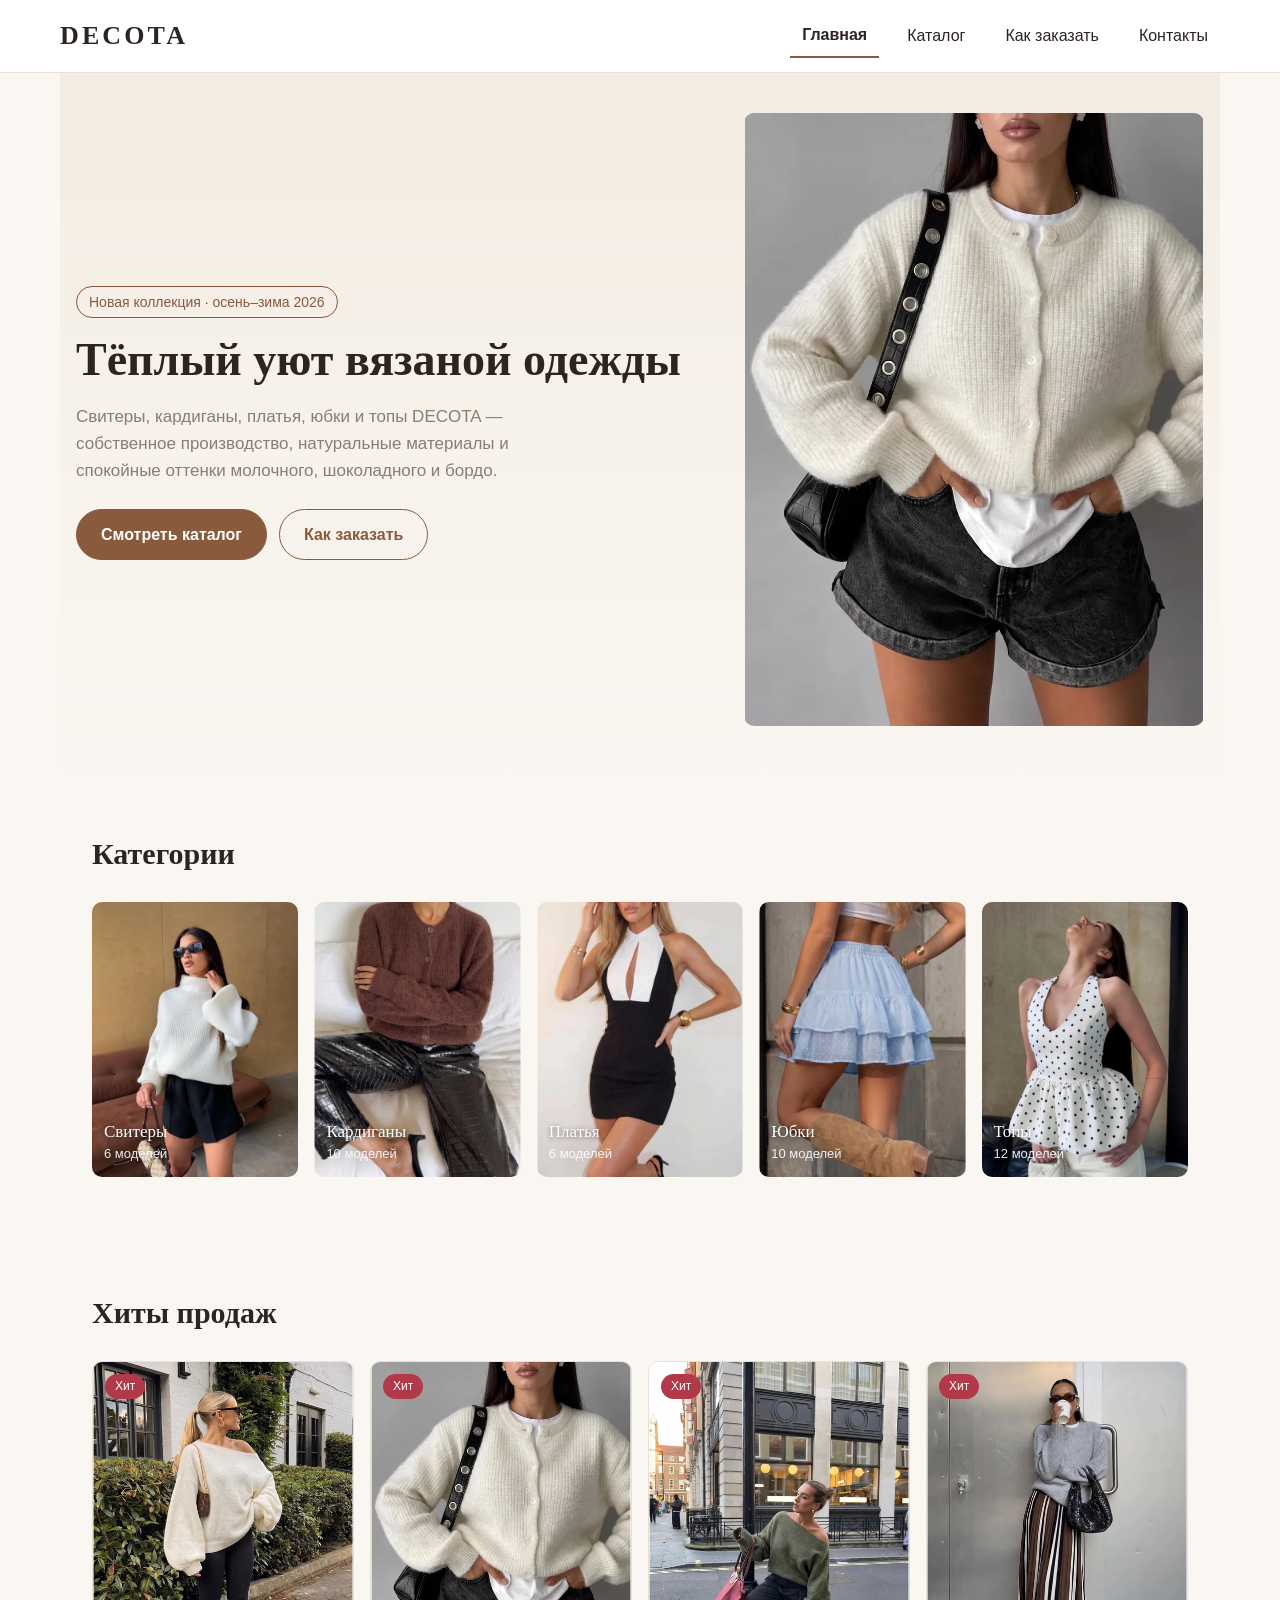
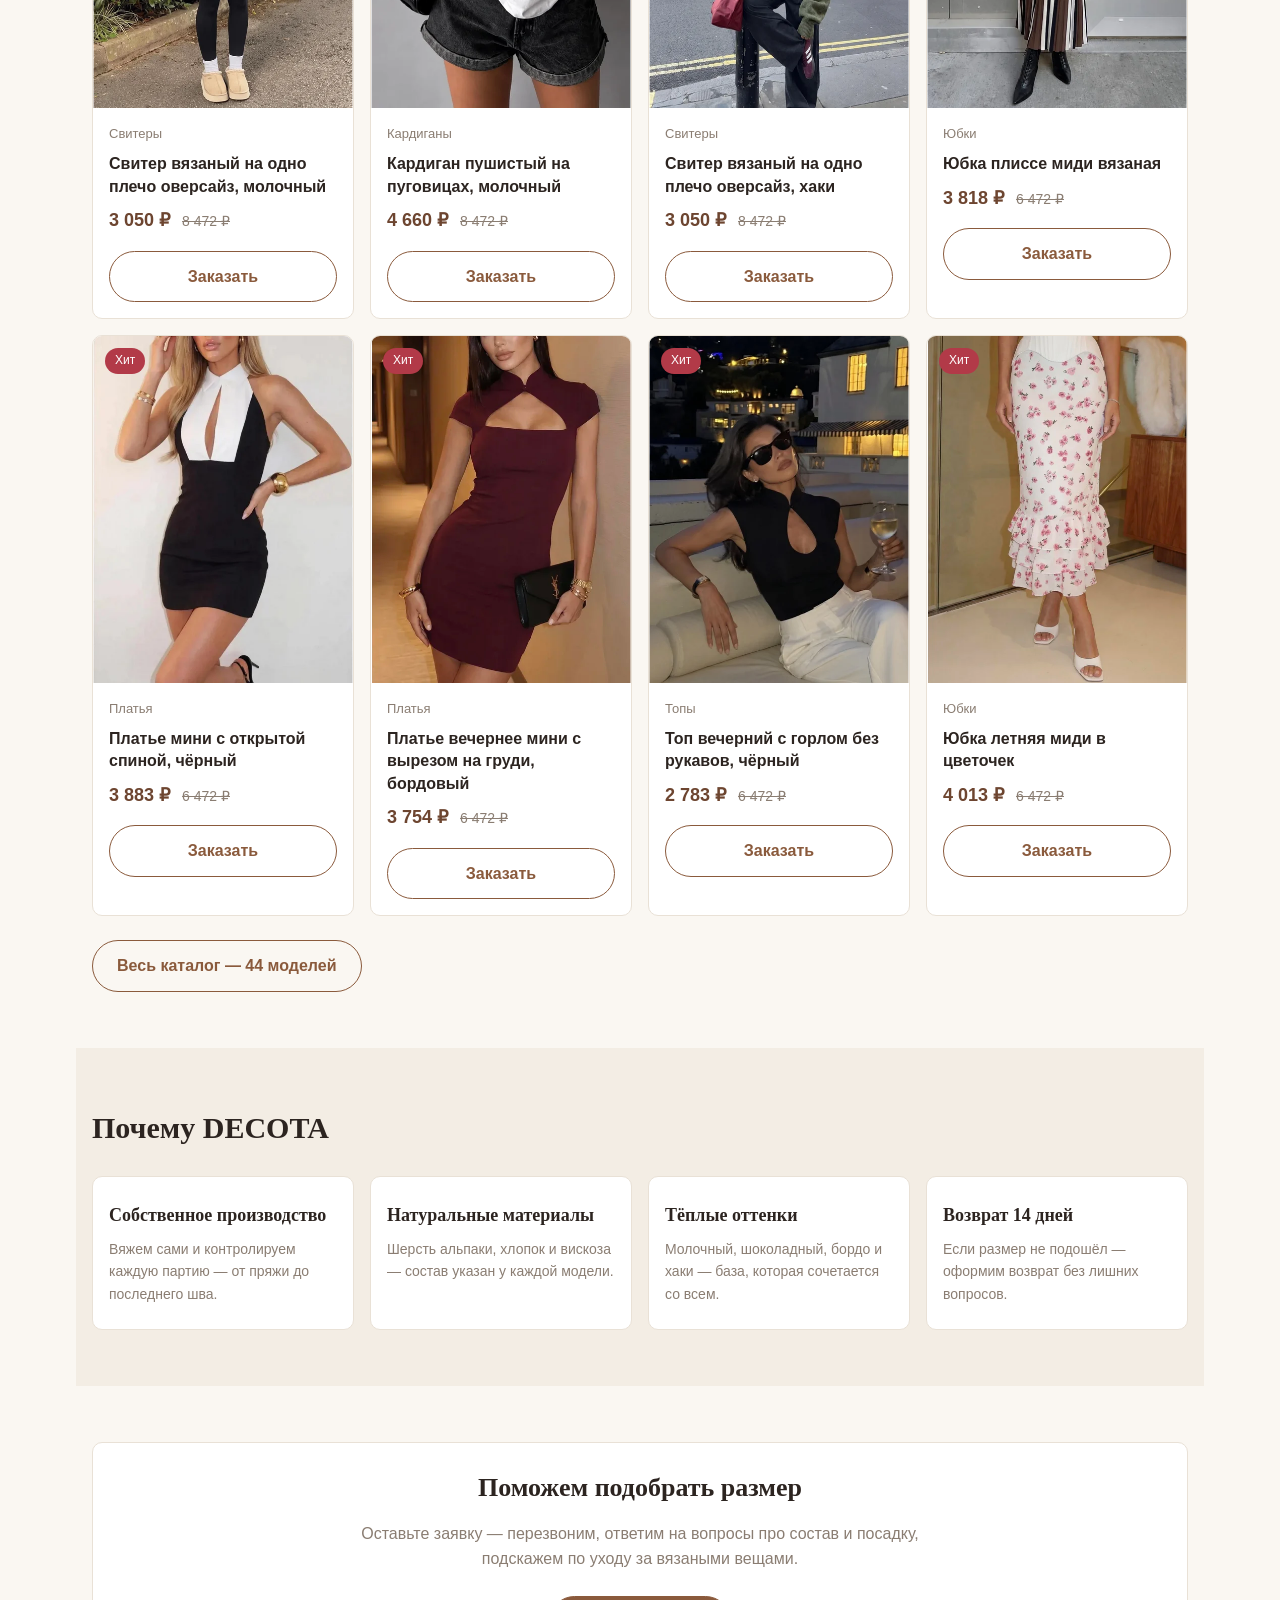
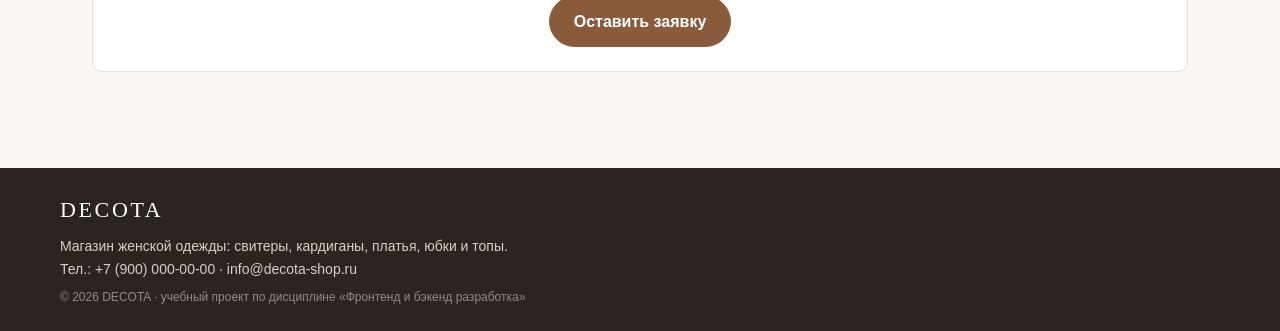
==== commit 79876de9: "Merge pull request #1 from zchuby/feature/responsive-layout Add responsive layout styles" ====
--- a/index.html
+++ b/index.html
@@ -6,6 +6,7 @@
   <title>DECOTA — магазин женской одежды</title>
   <meta name="description" content="Свитеры, кардиганы, платья, юбки и топы DECOTA: собственное производство и натуральные материалы.">
   <link rel="stylesheet" href="css/style.css">
+  <link rel="stylesheet" href="css/responsive.css">
 </head>
 <body class="page">
   <header class="site-header">
@@ -29,7 +30,11 @@
         <a class="btn btn--ghost" href="order.html">Как заказать</a>
       </div>
     </div>
-    <img class="hero__image" src="images/hero-desktop.webp" alt="Молочный пушистый кардиган DECOTA" width="900" height="1200">
+    <picture>
+  <source media="(min-width: 1200px)" srcset="images/hero-desktop.webp">
+  <source media="(min-width: 768px)" srcset="images/hero-tablet.webp">
+  <img class="hero__image" src="images/hero-mobile.webp" alt="Молочный пушистый кардиган DECOTA" width="516" height="688">
+</picture>
   </div>
 </section>
 <section class="section" id="categories">
@@ -63,7 +68,7 @@
     <h2 class="section__title">Хиты продаж</h2>
     <div class="products-grid"><article class="product-card" data-cat="Свитеры" data-price="3049.92" data-disc="1">
   <span class="product-card__badge">Хит</span>
-  <img src="images/1287420220-516.webp" alt="Свитер вязаный на одно плечо оверсайз, молочный" width="516" height="688" loading="lazy" class="product-card__image">
+  <img src="images/1287420220-516.webp" srcset="images/1287420220-246.webp 246w, images/1287420220-516.webp 516w, images/1287420220-900.webp 900w" sizes="(max-width: 639px) 100vw, (max-width: 1023px) 50vw, 280px" alt="Свитер вязаный на одно плечо оверсайз, молочный" width="516" height="688" loading="lazy" class="product-card__image">
   <div class="product-card__body">
     <span class="product-card__category">Свитеры</span>
     <h3 class="product-card__title">Свитер вязаный на одно плечо оверсайз, молочный</h3>
@@ -75,7 +80,7 @@
   </div>
 </article><article class="product-card" data-cat="Кардиганы" data-price="4659.6" data-disc="1">
   <span class="product-card__badge">Хит</span>
-  <img src="images/1579501326-516.webp" alt="Кардиган пушистый на пуговицах, молочный" width="516" height="688" loading="lazy" class="product-card__image">
+  <img src="images/1579501326-516.webp" srcset="images/1579501326-246.webp 246w, images/1579501326-516.webp 516w, images/1579501326-900.webp 900w" sizes="(max-width: 639px) 100vw, (max-width: 1023px) 50vw, 280px" alt="Кардиган пушистый на пуговицах, молочный" width="516" height="688" loading="lazy" class="product-card__image">
   <div class="product-card__body">
     <span class="product-card__category">Кардиганы</span>
     <h3 class="product-card__title">Кардиган пушистый на пуговицах, молочный</h3>
--- a/css/responsive.css
+++ b/css/responsive.css
@@ -0,0 +1,258 @@
+/*
+  Адаптивные стили для контрольной работы №3.
+  Подход: Mobile First.
+  Базовые стили рассчитаны на мобильный экран.
+  Расширения добавляются через min-width медиазапросы.
+*/
+
+*,
+*::before,
+*::after {
+  box-sizing: border-box;
+}
+
+html {
+  scroll-behavior: smooth;
+}
+
+img,
+video {
+  max-width: 100%;
+  height: auto;
+}
+
+body {
+  overflow-x: hidden;
+}
+
+.container,
+.main,
+.section {
+  width: min(100% - 32px, 1160px);
+  margin-inline: auto;
+}
+
+/* ---------- шапка: на мобильном без прилипания, меню в колонку ---------- */
+
+.site-header {
+  position: static;
+}
+
+.site-header__inner {
+  flex-direction: column;
+  align-items: flex-start;
+}
+
+.site-nav__list {
+  flex-direction: column;
+  align-items: flex-start;
+  gap: var(--space-xs, 8px);
+  width: 100%;
+}
+
+.site-nav__link {
+  display: block;
+  width: 100%;
+  padding: 12px 16px;
+}
+
+/* ---------- hero: одна колонка ---------- */
+
+.hero__inner {
+  grid-template-columns: minmax(0, 1fr);
+}
+
+.hero__title {
+  font-size: clamp(28px, 7vw, 46px);
+}
+
+.hero__image {
+  width: 100%;
+  max-width: 520px;
+  margin-inline: auto;
+}
+
+/* ---------- категории ---------- */
+
+.categories-grid {
+  grid-template-columns: repeat(2, minmax(0, 1fr));
+}
+
+.category-card__name {
+  font-size: 17px;
+  bottom: calc(var(--space-sm) + 20px);
+}
+
+/* ---------- сетка карточек: 1 -> 2 -> 3 -> 4 ---------- */
+
+.products-grid {
+  grid-template-columns: 1fr;
+}
+
+.product-card {
+  min-width: 0;
+}
+
+.product-card__title,
+.product-card__description {
+  overflow-wrap: anywhere;
+}
+
+/* ---------- каталог: фильтр сверху, потом товары ---------- */
+
+.catalog-layout {
+  grid-template-columns: minmax(0, 1fr);
+}
+
+.catalog-filters {
+  position: static;
+  order: -1;
+}
+
+.catalog-grid {
+  grid-template-columns: 1fr;
+}
+
+/* ---------- страница товара ---------- */
+
+.product-layout {
+  grid-template-columns: minmax(0, 1fr);
+}
+
+.product-info__title {
+  font-size: clamp(26px, 6vw, 32px);
+}
+
+.product-gallery__thumbs {
+  flex-wrap: wrap;
+}
+
+/* ---------- преимущества и CTA ---------- */
+
+.advantages-grid {
+  grid-template-columns: 1fr;
+}
+
+.cta {
+  padding: var(--space-lg) var(--space-md);
+}
+
+/* ---------- формы: одна колонка ---------- */
+
+.order-layout,
+.contacts-grid {
+  grid-template-columns: minmax(0, 1fr);
+}
+
+/* ---------- кнопка «наверх» ---------- */
+
+.back-to-top {
+  right: 16px;
+  bottom: 16px;
+}
+
+/* ================= ПЛАНШЕТ ================= */
+
+@media (min-width: 640px) {
+  .products-grid,
+  .catalog-grid {
+    grid-template-columns: repeat(2, minmax(0, 1fr));
+  }
+
+  .advantages-grid {
+    grid-template-columns: repeat(2, minmax(0, 1fr));
+  }
+}
+
+@media (min-width: 768px) {
+  /* шапка возвращается на место и прилипает */
+  .site-header {
+    position: sticky;
+    top: 0;
+    z-index: 100;
+  }
+
+  .site-header__inner {
+    flex-direction: row;
+    align-items: center;
+  }
+
+  .site-nav__list {
+    flex-direction: row;
+    flex-wrap: wrap;
+    align-items: center;
+    width: auto;
+    gap: var(--space-md, 16px);
+  }
+
+  .site-nav__link {
+    width: auto;
+    padding: 8px 12px;
+  }
+
+  .order-form {
+    grid-template-columns: repeat(2, minmax(0, 1fr));
+  }
+
+  .order-form__group--wide {
+    grid-column: 1 / -1;
+  }
+
+  .back-to-top {
+    right: 32px;
+    bottom: 32px;
+  }
+}
+
+/* ================= DESKTOP ================= */
+
+@media (min-width: 900px) {
+  .hero__inner {
+    grid-template-columns: minmax(0, 1fr) minmax(320px, 460px);
+  }
+}
+
+@media (min-width: 1024px) {
+  .categories-grid {
+    grid-template-columns: repeat(5, minmax(0, 1fr));
+  }
+
+  .products-grid {
+    grid-template-columns: repeat(3, minmax(0, 1fr));
+  }
+
+  .advantages-grid {
+    grid-template-columns: repeat(4, minmax(0, 1fr));
+  }
+
+  /* каталог становится двухколоночным, фильтр прилипает сбоку */
+  .catalog-layout {
+    grid-template-columns: 260px minmax(0, 1fr);
+    align-items: start;
+  }
+
+  .catalog-filters {
+    position: sticky;
+    top: 88px;
+    order: initial;
+  }
+
+  .catalog-grid {
+    grid-template-columns: repeat(3, minmax(0, 1fr));
+  }
+
+  .product-layout {
+    grid-template-columns: minmax(280px, 460px) minmax(0, 1fr);
+  }
+
+  .order-layout,
+  .contacts-grid {
+    grid-template-columns: minmax(0, 1fr) 320px;
+  }
+}
+
+@media (min-width: 1280px) {
+  .products-grid {
+    grid-template-columns: repeat(4, minmax(0, 1fr));
+  }
+}
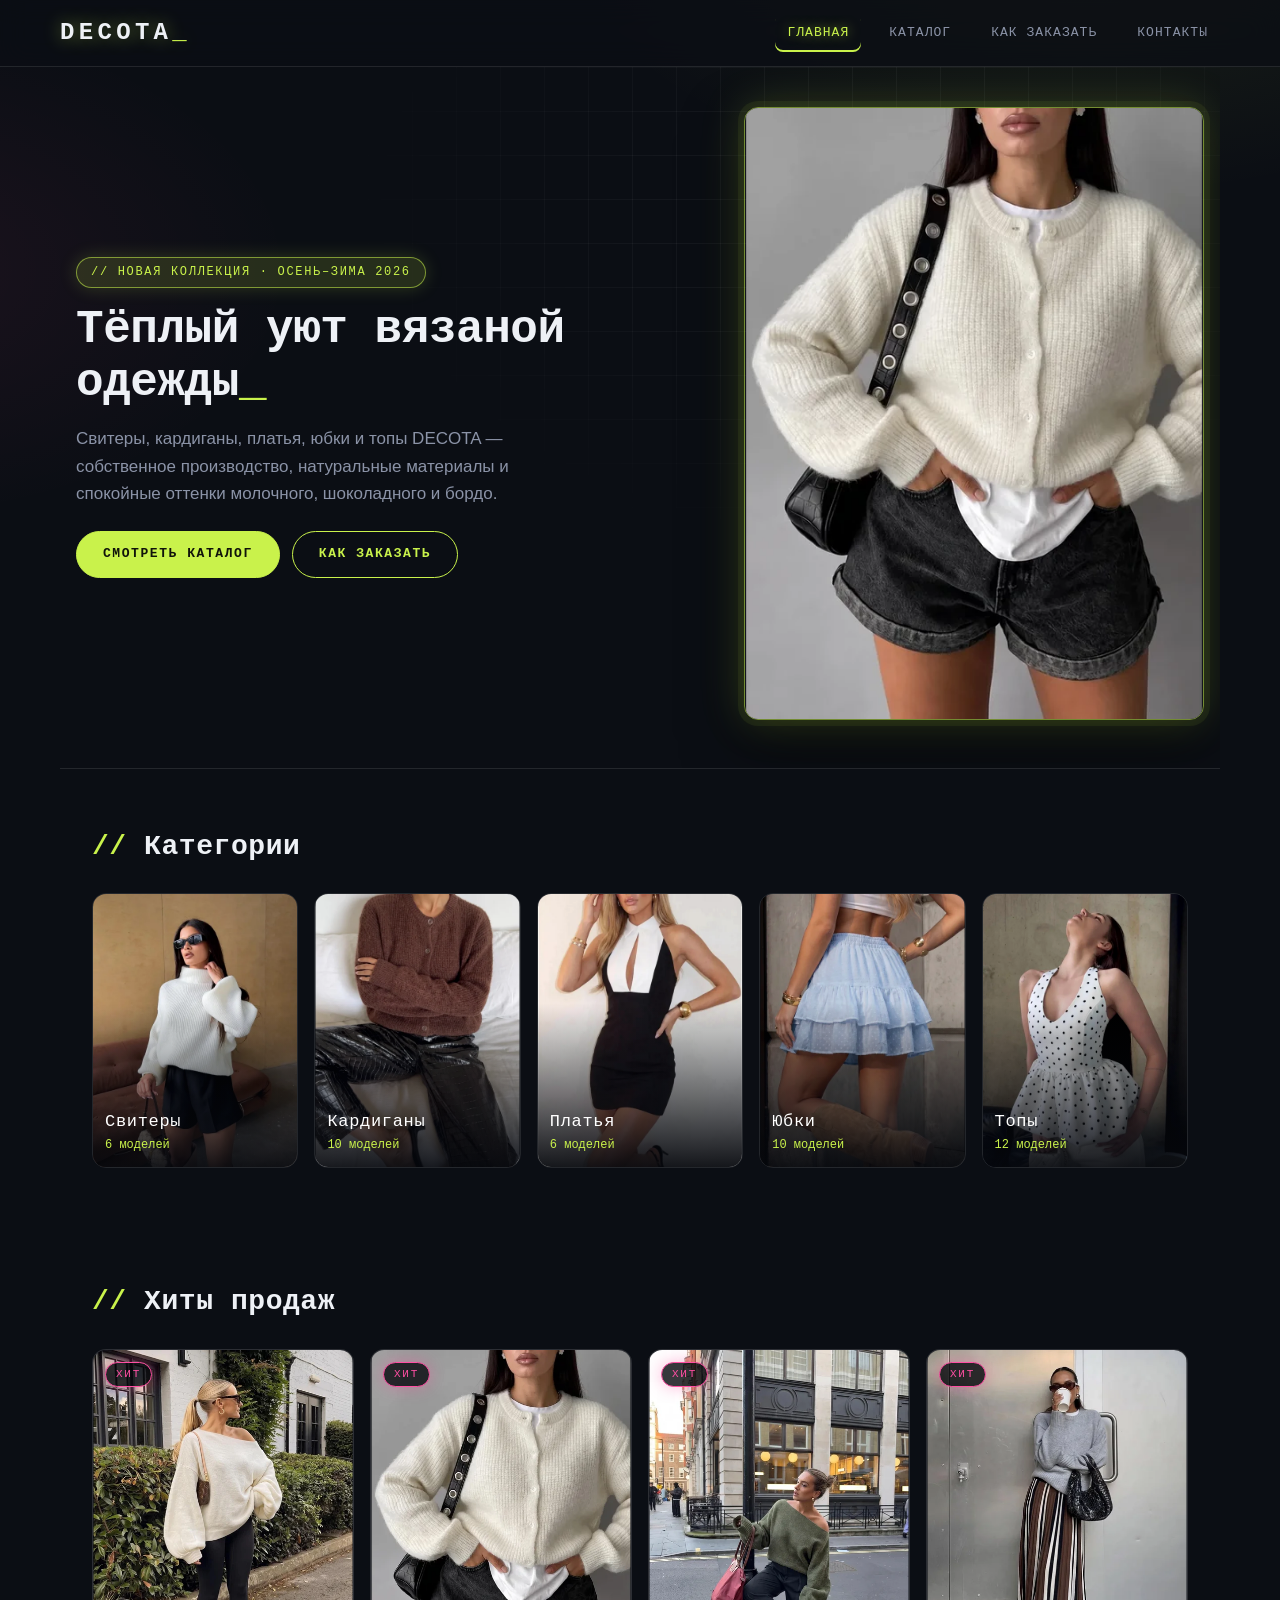
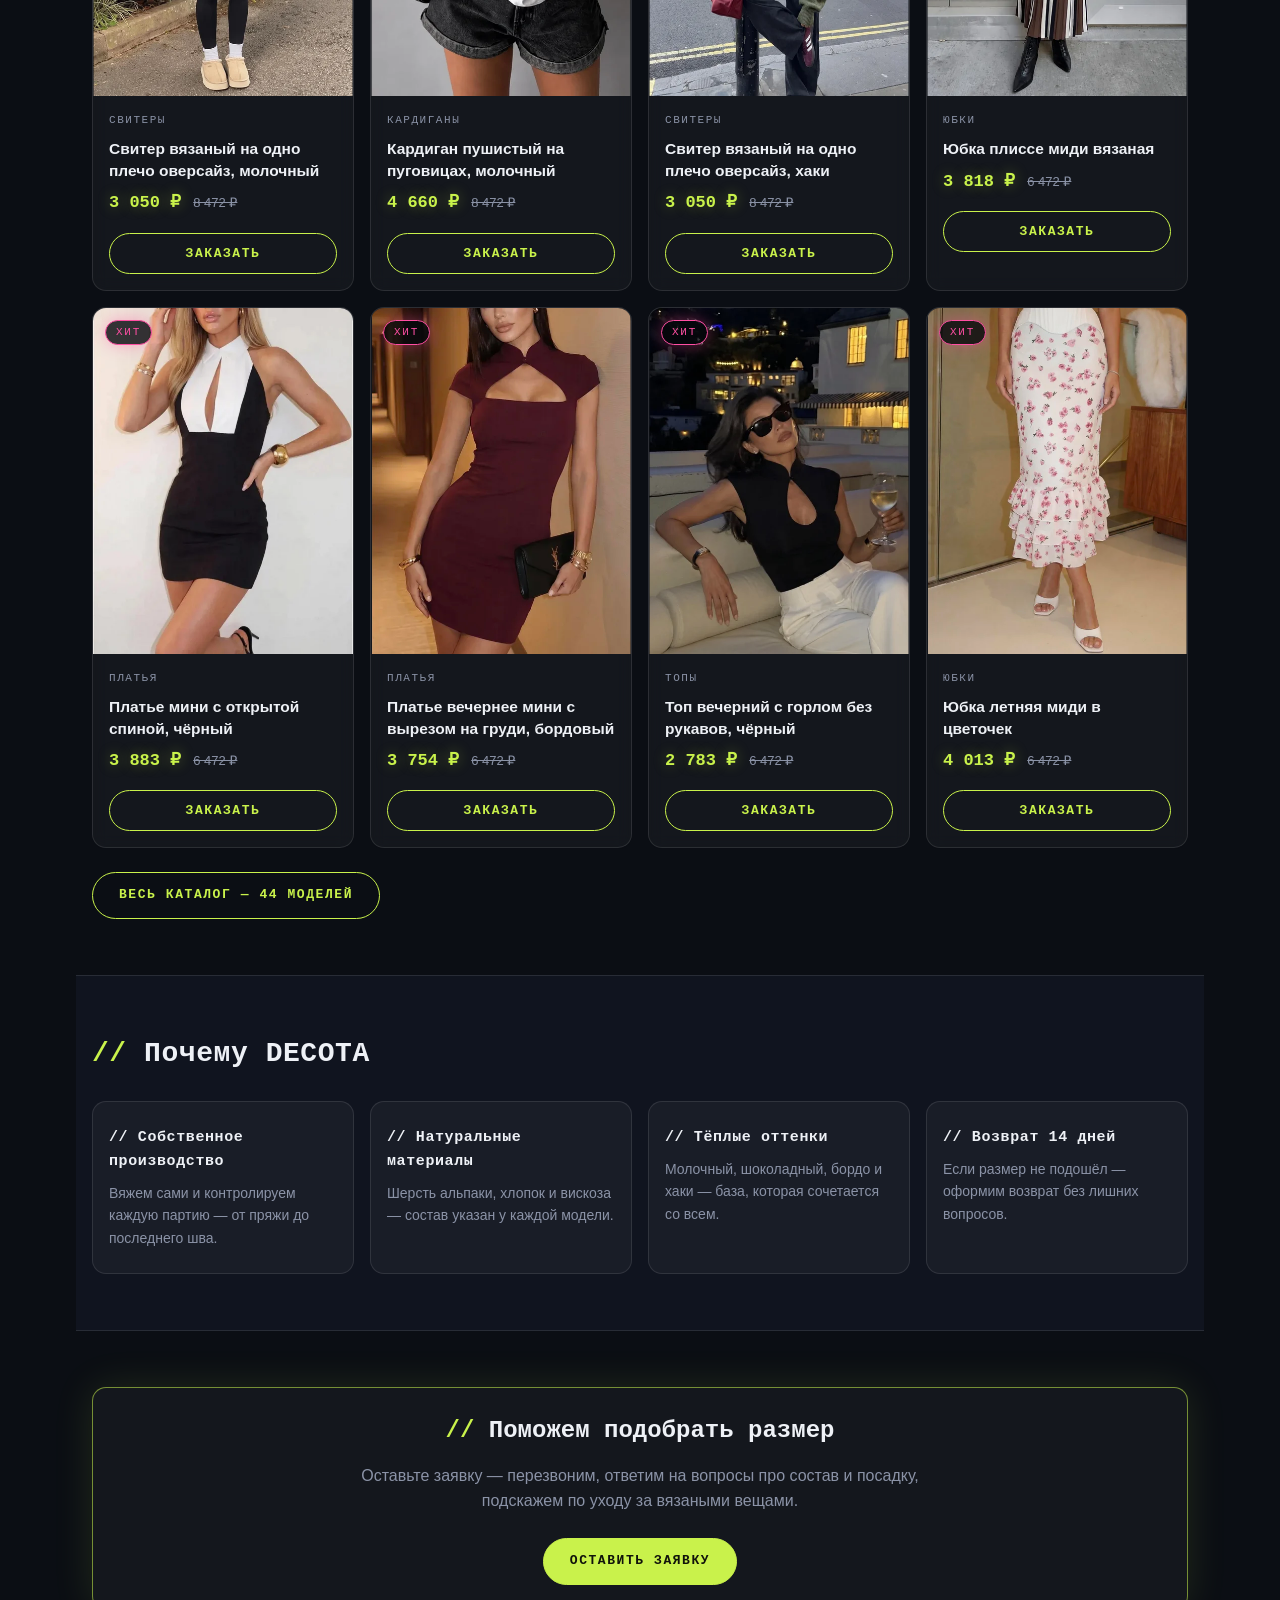
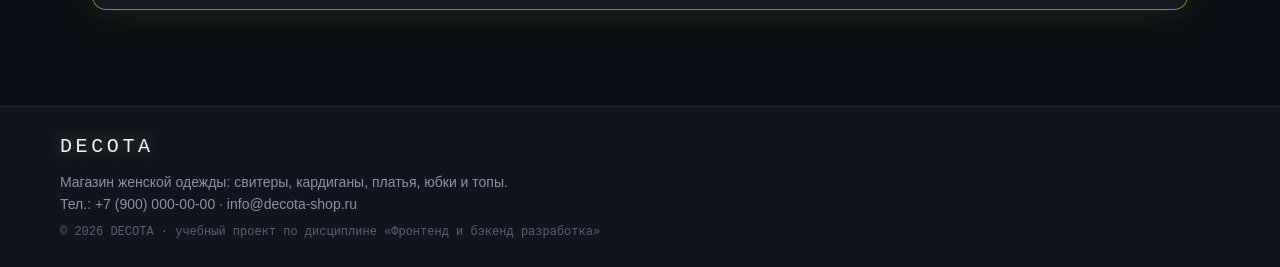
==== commit e0e2c62f: "feat: футуристичный неоновый редизайн (тёмная тема, моно-типографика, glow)" ====
--- a/index.html
+++ b/index.html
@@ -11,7 +11,7 @@
 <body class="page">
   <header class="site-header">
     <div class="container site-header__inner">
-      <a class="site-header__logo" href="index.html">DECOTA</a>
+      <a class="site-header__logo" href="index.html">DECOTA<span class="site-header__logo-cursor">_</span></a>
       <nav class="site-nav">
         <ul class="site-nav__list"><li class="site-nav__item"><a class="site-nav__link site-nav__link--active" href="index.html">Главная</a></li><li class="site-nav__item"><a class="site-nav__link" href="catalog.html">Каталог</a></li><li class="site-nav__item"><a class="site-nav__link" href="order.html">Как заказать</a></li><li class="site-nav__item"><a class="site-nav__link" href="contacts.html">Контакты</a></li></ul>
       </nav>
@@ -21,7 +21,7 @@
 <section class="hero">
   <div class="container hero__inner">
     <div class="hero__content">
-      <p class="hero__tag">Новая коллекция · осень–зима 2026</p>
+      <p class="hero__tag">// новая коллекция · осень–зима 2026</p>
       <h1 class="hero__title">Тёплый уют вязаной одежды</h1>
       <p class="hero__text">Свитеры, кардиганы, платья, юбки и топы DECOTA — собственное производство,
       натуральные материалы и спокойные оттенки молочного, шоколадного и бордо.</p>
@@ -67,7 +67,7 @@
   <div class="container">
     <h2 class="section__title">Хиты продаж</h2>
     <div class="products-grid"><article class="product-card" data-cat="Свитеры" data-price="3049.92" data-disc="1">
-  <span class="product-card__badge">Хит</span>
+  <span class="product-card__badge">хит</span>
   <img src="images/1287420220-516.webp" srcset="images/1287420220-246.webp 246w, images/1287420220-516.webp 516w, images/1287420220-900.webp 900w" sizes="(max-width: 639px) 100vw, (max-width: 1023px) 50vw, 280px" alt="Свитер вязаный на одно плечо оверсайз, молочный" width="516" height="688" loading="lazy" class="product-card__image">
   <div class="product-card__body">
     <span class="product-card__category">Свитеры</span>
@@ -79,7 +79,7 @@
     <button type="button" class="btn btn--ghost product-card__button js-order" data-product="Свитер вязаный на одно плечо оверсайз, молочный (арт. 1287420220)">Заказать</button>
   </div>
 </article><article class="product-card" data-cat="Кардиганы" data-price="4659.6" data-disc="1">
-  <span class="product-card__badge">Хит</span>
+  <span class="product-card__badge">хит</span>
   <img src="images/1579501326-516.webp" srcset="images/1579501326-246.webp 246w, images/1579501326-516.webp 516w, images/1579501326-900.webp 900w" sizes="(max-width: 639px) 100vw, (max-width: 1023px) 50vw, 280px" alt="Кардиган пушистый на пуговицах, молочный" width="516" height="688" loading="lazy" class="product-card__image">
   <div class="product-card__body">
     <span class="product-card__category">Кардиганы</span>
@@ -91,7 +91,7 @@
     <button type="button" class="btn btn--ghost product-card__button js-order" data-product="Кардиган пушистый на пуговицах, молочный (арт. 1579501326)">Заказать</button>
   </div>
 </article><article class="product-card" data-cat="Свитеры" data-price="3049.92" data-disc="1">
-  <span class="product-card__badge">Хит</span>
+  <span class="product-card__badge">хит</span>
   <img src="images/1287429098-516.webp" alt="Свитер вязаный на одно плечо оверсайз, хаки" width="516" height="688" loading="lazy" class="product-card__image">
   <div class="product-card__body">
     <span class="product-card__category">Свитеры</span>
@@ -103,7 +103,7 @@
     <button type="button" class="btn btn--ghost product-card__button js-order" data-product="Свитер вязаный на одно плечо оверсайз, хаки (арт. 1287429098)">Заказать</button>
   </div>
 </article><article class="product-card" data-cat="Юбки" data-price="3818.48" data-disc="1">
-  <span class="product-card__badge">Хит</span>
+  <span class="product-card__badge">хит</span>
   <img src="images/1464302628-516.webp" alt="Юбка плиссе миди вязаная" width="516" height="688" loading="lazy" class="product-card__image">
   <div class="product-card__body">
     <span class="product-card__category">Юбки</span>
@@ -115,7 +115,7 @@
     <button type="button" class="btn btn--ghost product-card__button js-order" data-product="Юбка плиссе миди вязаная (арт. 1464302628)">Заказать</button>
   </div>
 </article><article class="product-card" data-cat="Платья" data-price="3883.2" data-disc="1">
-  <span class="product-card__badge">Хит</span>
+  <span class="product-card__badge">хит</span>
   <img src="images/961773333-516.webp" alt="Платье мини с открытой спиной, чёрный" width="516" height="688" loading="lazy" class="product-card__image">
   <div class="product-card__body">
     <span class="product-card__category">Платья</span>
@@ -127,7 +127,7 @@
     <button type="button" class="btn btn--ghost product-card__button js-order" data-product="Платье мини с открытой спиной, чёрный (арт. 961773333)">Заказать</button>
   </div>
 </article><article class="product-card" data-cat="Платья" data-price="3753.76" data-disc="1">
-  <span class="product-card__badge">Хит</span>
+  <span class="product-card__badge">хит</span>
   <img src="images/946409102-516.webp" alt="Платье вечернее мини с вырезом на груди, бордовый" width="516" height="688" loading="lazy" class="product-card__image">
   <div class="product-card__body">
     <span class="product-card__category">Платья</span>
@@ -139,7 +139,7 @@
     <button type="button" class="btn btn--ghost product-card__button js-order" data-product="Платье вечернее мини с вырезом на груди, бордовый (арт. 946409102)">Заказать</button>
   </div>
 </article><article class="product-card" data-cat="Топы" data-price="2782.96" data-disc="1">
-  <span class="product-card__badge">Хит</span>
+  <span class="product-card__badge">хит</span>
   <img src="images/853112875-516.webp" alt="Топ вечерний с горлом без рукавов, чёрный" width="516" height="688" loading="lazy" class="product-card__image">
   <div class="product-card__body">
     <span class="product-card__category">Топы</span>
@@ -151,7 +151,7 @@
     <button type="button" class="btn btn--ghost product-card__button js-order" data-product="Топ вечерний с горлом без рукавов, чёрный (арт. 853112875)">Заказать</button>
   </div>
 </article><article class="product-card" data-cat="Юбки" data-price="4012.64" data-disc="1">
-  <span class="product-card__badge">Хит</span>
+  <span class="product-card__badge">хит</span>
   <img src="images/935676062-516.webp" alt="Юбка летняя миди в цветочек" width="516" height="688" loading="lazy" class="product-card__image">
   <div class="product-card__body">
     <span class="product-card__category">Юбки</span>
@@ -170,10 +170,10 @@
   <div class="container">
     <h2 class="section__title">Почему DECOTA</h2>
     <div class="advantages-grid">
-      <div class="advantage"><h3 class="advantage__title">Собственное производство</h3><p class="advantage__text">Вяжем сами и контролируем каждую партию — от пряжи до последнего шва.</p></div>
-      <div class="advantage"><h3 class="advantage__title">Натуральные материалы</h3><p class="advantage__text">Шерсть альпаки, хлопок и вискоза — состав указан у каждой модели.</p></div>
-      <div class="advantage"><h3 class="advantage__title">Тёплые оттенки</h3><p class="advantage__text">Молочный, шоколадный, бордо и хаки — база, которая сочетается со всем.</p></div>
-      <div class="advantage"><h3 class="advantage__title">Возврат 14 дней</h3><p class="advantage__text">Если размер не подошёл — оформим возврат без лишних вопросов.</p></div>
+      <div class="advantage"><h3 class="advantage__title">// Собственное производство</h3><p class="advantage__text">Вяжем сами и контролируем каждую партию — от пряжи до последнего шва.</p></div>
+      <div class="advantage"><h3 class="advantage__title">// Натуральные материалы</h3><p class="advantage__text">Шерсть альпаки, хлопок и вискоза — состав указан у каждой модели.</p></div>
+      <div class="advantage"><h3 class="advantage__title">// Тёплые оттенки</h3><p class="advantage__text">Молочный, шоколадный, бордо и хаки — база, которая сочетается со всем.</p></div>
+      <div class="advantage"><h3 class="advantage__title">// Возврат 14 дней</h3><p class="advantage__text">Если размер не подошёл — оформим возврат без лишних вопросов.</p></div>
     </div>
   </div>
 </section>
--- a/css/style.css
+++ b/css/style.css
@@ -1,27 +1,36 @@
-/* Базовые стили магазина DECOTA (основа из контрольной работы №1).
+/* Базовые стили магазина DECOTA — футуристичная неоновая тема.
    Адаптивные переопределения вынесены в responsive.css. */
 
 :root {
-  --color-bg: #faf7f2;
-  --color-surface: #ffffff;
-  --color-ink: #2c2420;
-  --color-muted: #8a7d72;
-  --color-accent: #8a5a3c;
-  --color-accent-dark: #6d4530;
-  --color-border: #e9e1d6;
-  --color-badge: #b23a48;
-  --radius: 10px;
+  --color-bg: #0b0e14;
+  --color-bg-2: #10141f;
+  --color-surface: rgb(255 255 255 / 0.04);
+  --color-ink: #eef1f6;
+  --color-muted: #8b93a7;
+  --color-accent: #c9f24b;        /* неоновый лайм */
+  --color-accent-ink: #10130a;    /* текст на лайме */
+  --color-accent-soft: rgb(201 242 75 / 0.14);
+  --color-line: rgb(255 255 255 / 0.1);
+  --color-line-strong: rgb(201 242 75 / 0.55);
+  --color-badge: #ff4fa3;         /* кислотная роза */
+  --radius: 14px;
   --space-xs: 8px;
   --space-sm: 12px;
   --space-md: 16px;
   --space-lg: 24px;
   --space-xl: 40px;
+  --font-mono: "JetBrains Mono", "Cascadia Code", Consolas, monospace;
+  --glow: 0 0 24px rgb(201 242 75 / 0.35);
 }
 
 * {
   margin: 0;
   padding: 0;
   box-sizing: border-box;
+}
+
+html {
+  color-scheme: dark;
 }
 
 body {
@@ -29,7 +38,11 @@
   font-size: 16px;
   line-height: 1.6;
   color: var(--color-ink);
-  background: var(--color-bg);
+  background:
+    radial-gradient(900px 480px at 85% -10%, rgb(201 242 75 / 0.09), transparent 60%),
+    radial-gradient(700px 420px at -10% 30%, rgb(255 79 163 / 0.07), transparent 60%),
+    var(--color-bg);
+  background-attachment: fixed;
 }
 
 .container {
@@ -44,6 +57,11 @@
 img {
   max-width: 100%;
   height: auto;
+}
+
+::selection {
+  background: var(--color-accent);
+  color: var(--color-accent-ink);
 }
 
 /* ---------- шапка ---------- */
@@ -52,8 +70,10 @@
   position: sticky;
   top: 0;
   z-index: 100;
-  background: var(--color-surface);
-  border-bottom: 1px solid var(--color-border);
+  background: rgb(11 14 20 / 0.75);
+  backdrop-filter: blur(14px);
+  -webkit-backdrop-filter: blur(14px);
+  border-bottom: 1px solid var(--color-line);
 }
 
 .site-header__inner {
@@ -65,12 +85,22 @@
 }
 
 .site-header__logo {
-  font-family: Georgia, "Times New Roman", serif;
-  font-size: 26px;
+  font-family: var(--font-mono);
+  font-size: 24px;
   font-weight: 700;
-  letter-spacing: 0.12em;
+  letter-spacing: 0.18em;
   color: var(--color-ink);
   text-decoration: none;
+  text-shadow: 0 0 18px rgb(201 242 75 / 0.45);
+}
+
+.site-header__logo-cursor {
+  color: var(--color-accent);
+  animation: blink 1.1s steps(1) infinite;
+}
+
+@keyframes blink {
+  50% { opacity: 0; }
 }
 
 .site-nav__list {
@@ -83,27 +113,51 @@
 
 .site-nav__link {
   padding: 8px 12px;
-  color: var(--color-ink);
+  font-family: var(--font-mono);
+  font-size: 13px;
+  letter-spacing: 0.08em;
+  text-transform: uppercase;
+  color: var(--color-muted);
   text-decoration: none;
+  border-radius: 8px;
+  transition: color 0.2s ease, box-shadow 0.2s ease;
 }
 
 .site-nav__link:hover,
 .site-nav__link:focus-visible {
   color: var(--color-accent);
+  box-shadow: inset 0 0 0 1px var(--color-line-strong);
 }
 
 .site-nav__link--active {
-  font-weight: 600;
-  border-bottom: 2px solid var(--color-accent);
+  color: var(--color-accent);
+  text-shadow: 0 0 12px rgb(201 242 75 / 0.6);
+  box-shadow: inset 0 -2px 0 var(--color-accent);
 }
 
 /* ---------- hero ---------- */
 
 .hero {
-  background: linear-gradient(180deg, #f3ece2 0%, var(--color-bg) 100%);
+  position: relative;
+  overflow: hidden;
+  border-bottom: 1px solid var(--color-line);
+}
+
+/* техно-сетка на фоне hero */
+.hero::before {
+  content: "";
+  position: absolute;
+  inset: 0;
+  background-image:
+    linear-gradient(rgb(255 255 255 / 0.04) 1px, transparent 1px),
+    linear-gradient(90deg, rgb(255 255 255 / 0.04) 1px, transparent 1px);
+  background-size: 44px 44px;
+  mask-image: radial-gradient(720px 480px at 70% 20%, #000 30%, transparent 75%);
+  pointer-events: none;
 }
 
 .hero__inner {
+  position: relative;
   display: grid;
   grid-template-columns: minmax(0, 1fr) minmax(320px, 460px);
   gap: var(--space-xl);
@@ -114,17 +168,30 @@
 .hero__tag {
   display: inline-block;
   margin-bottom: var(--space-md);
-  padding: 4px 12px;
-  border: 1px solid var(--color-accent);
+  padding: 5px 14px;
+  border: 1px solid var(--color-line-strong);
   border-radius: 999px;
-  font-size: 14px;
-  color: var(--color-accent);
+  background: var(--color-accent-soft);
+  font-family: var(--font-mono);
+  font-size: 12px;
+  letter-spacing: 0.14em;
+  text-transform: uppercase;
+  color: var(--color-accent);
+  box-shadow: 0 0 18px rgb(201 242 75 / 0.18);
 }
 
 .hero__title {
-  font-family: Georgia, "Times New Roman", serif;
-  font-size: 46px;
-  line-height: 1.15;
+  font-family: var(--font-mono);
+  font-size: 44px;
+  font-weight: 700;
+  line-height: 1.14;
+  letter-spacing: -0.01em;
+}
+
+.hero__title::after {
+  content: "_";
+  color: var(--color-accent);
+  animation: blink 1.1s steps(1) infinite;
 }
 
 .hero__text {
@@ -143,6 +210,11 @@
 
 .hero__image {
   border-radius: var(--radius);
+  border: 1px solid var(--color-line-strong);
+  box-shadow:
+    0 0 0 6px rgb(201 242 75 / 0.06),
+    0 0 44px rgb(201 242 75 / 0.22),
+    0 24px 60px rgb(0 0 0 / 0.55);
 }
 
 /* ---------- секции ---------- */
@@ -152,13 +224,20 @@
 }
 
 .section--muted {
-  background: #f3ede4;
+  background: var(--color-bg-2);
+  border-block: 1px solid var(--color-line);
 }
 
 .section__title {
-  font-family: Georgia, "Times New Roman", serif;
-  font-size: 30px;
+  font-family: var(--font-mono);
+  font-size: 28px;
+  letter-spacing: 0.02em;
   margin-bottom: var(--space-lg);
+}
+
+.section__title::before {
+  content: "// ";
+  color: var(--color-accent);
 }
 
 .section__more {
@@ -180,6 +259,21 @@
   overflow: hidden;
   color: #fff;
   text-decoration: none;
+  border: 1px solid var(--color-line);
+  transition: border-color 0.25s ease, box-shadow 0.25s ease, transform 0.25s ease;
+}
+
+.category-card::after {
+  content: "";
+  position: absolute;
+  inset: 0;
+  background: linear-gradient(180deg, transparent 40%, rgb(5 7 12 / 0.92));
+}
+
+.category-card:hover {
+  transform: translateY(-4px);
+  border-color: var(--color-line-strong);
+  box-shadow: var(--glow);
 }
 
 .category-card__image {
@@ -187,28 +281,27 @@
   width: 100%;
   aspect-ratio: 3 / 4;
   object-fit: cover;
-  transition: transform 0.3s ease;
-}
-
-.category-card:hover .category-card__image {
-  transform: scale(1.04);
+  filter: saturate(0.92) contrast(1.04);
 }
 
 .category-card__name {
   position: absolute;
   left: var(--space-sm);
   bottom: calc(var(--space-sm) + 22px);
-  font-family: Georgia, serif;
-  font-size: 20px;
-  text-shadow: 0 1px 4px rgb(0 0 0 / 0.5);
+  z-index: 2;
+  font-family: var(--font-mono);
+  font-size: 17px;
+  letter-spacing: 0.04em;
 }
 
 .category-card__count {
   position: absolute;
   left: var(--space-sm);
   bottom: var(--space-sm);
-  font-size: 13px;
-  opacity: 0.9;
+  z-index: 2;
+  font-family: var(--font-mono);
+  font-size: 12px;
+  color: var(--color-accent);
 }
 
 /* ---------- карточки товаров ---------- */
@@ -224,9 +317,17 @@
   display: flex;
   flex-direction: column;
   background: var(--color-surface);
-  border: 1px solid var(--color-border);
+  border: 1px solid var(--color-line);
   border-radius: var(--radius);
   overflow: hidden;
+  backdrop-filter: blur(8px);
+  transition: border-color 0.25s ease, box-shadow 0.25s ease, transform 0.25s ease;
+}
+
+.product-card:hover {
+  transform: translateY(-5px);
+  border-color: var(--color-line-strong);
+  box-shadow: var(--glow);
 }
 
 .product-card__image {
@@ -244,12 +345,16 @@
 }
 
 .product-card__category {
-  font-size: 13px;
+  font-family: var(--font-mono);
+  font-size: 11px;
+  letter-spacing: 0.14em;
+  text-transform: uppercase;
   color: var(--color-muted);
 }
 
 .product-card__title {
-  font-size: 16px;
+  font-size: 15.5px;
+  font-weight: 600;
   line-height: 1.4;
 }
 
@@ -261,26 +366,33 @@
 }
 
 .product-card__price {
-  font-size: 18px;
+  font-family: var(--font-mono);
+  font-size: 17px;
   font-weight: 700;
-  color: var(--color-accent-dark);
+  color: var(--color-accent);
+  text-shadow: 0 0 14px rgb(201 242 75 / 0.35);
 }
 
 .product-card__old-price {
   color: var(--color-muted);
-  font-size: 14px;
+  font-size: 13px;
 }
 
 .product-card__badge {
   position: absolute;
   top: var(--space-sm);
   left: var(--space-sm);
+  z-index: 2;
   padding: 3px 10px;
   border-radius: 999px;
-  background: var(--color-badge);
-  color: #fff;
-  font-size: 12px;
-  z-index: 2;
+  border: 1px solid var(--color-badge);
+  background: rgb(5 7 12 / 0.8);
+  color: var(--color-badge);
+  font-family: var(--font-mono);
+  font-size: 11px;
+  letter-spacing: 0.16em;
+  text-transform: uppercase;
+  box-shadow: 0 0 16px rgb(255 79 163 / 0.4);
 }
 
 .product-card__button {
@@ -297,14 +409,21 @@
 
 .advantage {
   background: var(--color-surface);
-  border: 1px solid var(--color-border);
+  border: 1px solid var(--color-line);
   border-radius: var(--radius);
   padding: var(--space-lg) var(--space-md);
+  transition: border-color 0.25s ease, box-shadow 0.25s ease;
+}
+
+.advantage:hover {
+  border-color: var(--color-line-strong);
+  box-shadow: var(--glow);
 }
 
 .advantage__title {
-  font-family: Georgia, serif;
-  font-size: 18px;
+  font-family: var(--font-mono);
+  font-size: 15px;
+  letter-spacing: 0.04em;
   margin-bottom: var(--space-xs);
 }
 
@@ -317,15 +436,21 @@
 
 .cta {
   background: var(--color-surface);
-  border: 1px solid var(--color-border);
+  border: 1px solid var(--color-line-strong);
   border-radius: var(--radius);
   padding: var(--space-xl) var(--space-lg);
   text-align: center;
+  box-shadow: 0 0 40px rgb(201 242 75 / 0.12);
 }
 
 .cta__title {
-  font-family: Georgia, serif;
-  font-size: 26px;
+  font-family: var(--font-mono);
+  font-size: 24px;
+}
+
+.cta__title::before {
+  content: "// ";
+  color: var(--color-accent);
 }
 
 .cta__text {
@@ -341,7 +466,8 @@
   flex-wrap: wrap;
   gap: var(--space-xs);
   margin-bottom: var(--space-md);
-  font-size: 14px;
+  font-family: var(--font-mono);
+  font-size: 12.5px;
   color: var(--color-muted);
 }
 
@@ -350,7 +476,11 @@
 }
 
 .breadcrumbs__separator {
-  color: var(--color-border);
+  color: var(--color-accent);
+}
+
+.breadcrumbs__current {
+  color: var(--color-ink);
 }
 
 /* ---------- каталог: фильтры + сетка ---------- */
@@ -368,14 +498,20 @@
   display: grid;
   gap: var(--space-md);
   background: var(--color-surface);
-  border: 1px solid var(--color-border);
-  border-radius: var(--radius);
+  border: 1px solid var(--color-line);
+  border-radius: var(--radius);
+  backdrop-filter: blur(8px);
   padding: var(--space-md);
 }
 
 .catalog-filters__title {
-  font-family: Georgia, serif;
-  font-size: 18px;
+  font-family: var(--font-mono);
+  font-size: 17px;
+}
+
+.catalog-filters__title::before {
+  content: "// ";
+  color: var(--color-accent);
 }
 
 .catalog-filters__group {
@@ -385,7 +521,11 @@
 }
 
 .catalog-filters__legend {
-  font-weight: 600;
+  font-family: var(--font-mono);
+  font-size: 11px;
+  letter-spacing: 0.14em;
+  text-transform: uppercase;
+  color: var(--color-muted);
   padding-bottom: var(--space-xs);
 }
 
@@ -393,13 +533,17 @@
   display: flex;
   gap: var(--space-xs);
   font-size: 14px;
+  accent-color: var(--color-accent);
 }
 
 .catalog-filters__sort {
   display: grid;
   gap: var(--space-xs);
-  font-size: 14px;
-  font-weight: 600;
+  font-family: var(--font-mono);
+  font-size: 11px;
+  letter-spacing: 0.14em;
+  text-transform: uppercase;
+  color: var(--color-muted);
 }
 
 .catalog-grid {
@@ -424,6 +568,8 @@
 .product-gallery__main {
   border-radius: var(--radius);
   overflow: hidden;
+  border: 1px solid var(--color-line-strong);
+  box-shadow: 0 0 36px rgb(201 242 75 / 0.16);
 }
 
 .product-gallery__image {
@@ -458,8 +604,8 @@
 }
 
 .product-info__title {
-  font-family: Georgia, serif;
-  font-size: 32px;
+  font-family: var(--font-mono);
+  font-size: 30px;
   margin-bottom: var(--space-sm);
 }
 
@@ -471,7 +617,7 @@
 }
 
 .product-info__price {
-  font-size: 26px;
+  font-size: 24px;
 }
 
 .product-info__badge {
@@ -507,20 +653,30 @@
 
 .product-table caption {
   text-align: left;
-  font-family: Georgia, serif;
-  font-size: 18px;
+  font-family: var(--font-mono);
+  font-size: 17px;
   padding-bottom: var(--space-sm);
+}
+
+.product-table caption::before {
+  content: "// ";
+  color: var(--color-accent);
 }
 
 .product-table th,
 .product-table td {
   padding: 12px 14px;
-  border: 1px solid var(--color-border);
+  border: 1px solid var(--color-line);
   text-align: left;
 }
 
 .product-table th {
-  background: #f3ede4;
+  background: rgb(201 242 75 / 0.07);
+  font-family: var(--font-mono);
+  font-size: 12px;
+  letter-spacing: 0.1em;
+  text-transform: uppercase;
+  color: var(--color-accent);
 }
 
 /* ---------- формы ---------- */
@@ -537,8 +693,9 @@
   display: grid;
   gap: var(--space-md);
   background: var(--color-surface);
-  border: 1px solid var(--color-border);
-  border-radius: var(--radius);
+  border: 1px solid var(--color-line);
+  border-radius: var(--radius);
+  backdrop-filter: blur(8px);
   padding: var(--space-lg) var(--space-md);
 }
 
@@ -548,8 +705,11 @@
 }
 
 .order-form__label {
-  font-size: 14px;
-  font-weight: 600;
+  font-family: var(--font-mono);
+  font-size: 11px;
+  letter-spacing: 0.14em;
+  text-transform: uppercase;
+  color: var(--color-muted);
 }
 
 .order-form__input,
@@ -560,9 +720,23 @@
   padding: 10px 12px;
   font: inherit;
   color: var(--color-ink);
-  border: 1px solid var(--color-border);
-  border-radius: var(--radius);
-  background: #fff;
+  background: rgb(255 255 255 / 0.05);
+  border: 1px solid var(--color-line);
+  border-radius: var(--radius);
+  outline: none;
+  transition: border-color 0.2s ease, box-shadow 0.2s ease;
+}
+
+.order-form__input:focus,
+.order-form__textarea:focus,
+.order-form__select:focus {
+  border-color: var(--color-accent);
+  box-shadow: 0 0 0 3px rgb(201 242 75 / 0.15);
+}
+
+.order-form__input::placeholder,
+.order-form__textarea::placeholder {
+  color: rgb(139 147 167 / 0.6);
 }
 
 .order-form__textarea {
@@ -575,10 +749,12 @@
   gap: var(--space-xs);
   font-size: 14px;
   color: var(--color-muted);
+  accent-color: var(--color-accent);
 }
 
 .order-form__message {
-  color: #3d7a4a;
+  color: var(--color-accent);
+  font-family: var(--font-mono);
   font-weight: 600;
 }
 
@@ -588,8 +764,13 @@
 }
 
 .order-steps__title {
-  font-family: Georgia, serif;
-  font-size: 20px;
+  font-family: var(--font-mono);
+  font-size: 18px;
+}
+
+.order-steps__title::before {
+  content: "// ";
+  color: var(--color-accent);
 }
 
 .order-steps__list {
@@ -612,14 +793,19 @@
 
 .contacts-item {
   background: var(--color-surface);
-  border: 1px solid var(--color-border);
+  border: 1px solid var(--color-line);
   border-radius: var(--radius);
   padding: var(--space-md);
 }
 
 .contacts-item__title {
-  font-family: Georgia, serif;
-  font-size: 18px;
+  font-family: var(--font-mono);
+  font-size: 16px;
+}
+
+.contacts-item__title::before {
+  content: "// ";
+  color: var(--color-accent);
 }
 
 .contacts-item__text {
@@ -640,14 +826,25 @@
 
 .faq__item {
   background: var(--color-surface);
-  border: 1px solid var(--color-border);
+  border: 1px solid var(--color-line);
   border-radius: var(--radius);
   padding: var(--space-sm) var(--space-md);
+}
+
+.faq__item[open] {
+  border-color: var(--color-line-strong);
 }
 
 .faq__question {
   cursor: pointer;
+  font-family: var(--font-mono);
   font-weight: 600;
+  font-size: 15px;
+}
+
+.faq__question::before {
+  content: "> ";
+  color: var(--color-accent);
 }
 
 .faq__answer {
@@ -659,23 +856,27 @@
 
 .btn {
   display: inline-block;
-  padding: 12px 24px;
+  padding: 12px 26px;
   border: 1px solid var(--color-accent);
   border-radius: 999px;
   background: var(--color-accent);
-  color: #fff;
-  font: inherit;
-  font-weight: 600;
+  color: var(--color-accent-ink);
+  font-family: var(--font-mono);
+  font-size: 13px;
+  font-weight: 700;
+  letter-spacing: 0.12em;
+  text-transform: uppercase;
   text-decoration: none;
   text-align: center;
   cursor: pointer;
+  transition: box-shadow 0.2s ease, background 0.2s ease, color 0.2s ease;
 }
 
 .btn:hover,
 .btn:focus-visible {
-  background: var(--color-accent-dark);
-  border-color: var(--color-accent-dark);
-  color: #fff;
+  background: var(--color-accent);
+  box-shadow: var(--glow), 0 0 40px rgb(201 242 75 / 0.45);
+  color: var(--color-accent-ink);
 }
 
 .btn--ghost {
@@ -686,20 +887,24 @@
 .btn--ghost:hover,
 .btn--ghost:focus-visible {
   background: var(--color-accent);
-  color: #fff;
+  color: var(--color-accent-ink);
 }
 
 /* ---------- модальное окно ---------- */
 
 .order-dialog {
   width: min(100% - 32px, 460px);
-  border: none;
+  border: 1px solid var(--color-line-strong);
   border-radius: var(--radius);
   padding: 0;
+  background: var(--color-bg-2);
+  color: var(--color-ink);
+  box-shadow: 0 0 60px rgb(201 242 75 / 0.2), 0 30px 80px rgb(0 0 0 / 0.6);
 }
 
 .order-dialog::backdrop {
-  background: rgb(0 0 0 / 0.5);
+  background: rgb(4 6 10 / 0.7);
+  backdrop-filter: blur(4px);
 }
 
 .order-dialog__inner {
@@ -708,8 +913,13 @@
 }
 
 .order-dialog__title {
-  font-family: Georgia, serif;
-  font-size: 22px;
+  font-family: var(--font-mono);
+  font-size: 21px;
+}
+
+.order-dialog__title::before {
+  content: "// ";
+  color: var(--color-accent);
 }
 
 .order-dialog__product {
@@ -729,15 +939,22 @@
   right: var(--space-sm);
   width: 36px;
   height: 36px;
-  border: none;
+  border: 1px solid var(--color-line);
   border-radius: 50%;
-  background: #f3ede4;
-  font-size: 16px;
+  background: transparent;
+  color: var(--color-muted);
+  font-size: 15px;
   cursor: pointer;
 }
 
+.order-dialog__close:hover {
+  color: var(--color-accent);
+  border-color: var(--color-accent);
+}
+
 .order-dialog__message {
-  color: #3d7a4a;
+  color: var(--color-accent);
+  font-family: var(--font-mono);
   font-weight: 600;
 }
 
@@ -750,15 +967,15 @@
   z-index: 90;
   width: 44px;
   height: 44px;
-  border: none;
+  border: 1px solid var(--color-line-strong);
   border-radius: 50%;
-  background: var(--color-accent);
-  color: #fff;
-  font-size: 18px;
+  background: rgb(11 14 20 / 0.8);
+  color: var(--color-accent);
+  font-size: 17px;
   cursor: pointer;
   opacity: 0;
   pointer-events: none;
-  transition: opacity 0.3s ease;
+  transition: opacity 0.3s ease, box-shadow 0.2s ease;
 }
 
 .back-to-top--visible {
@@ -766,13 +983,18 @@
   pointer-events: auto;
 }
 
+.back-to-top:hover {
+  box-shadow: var(--glow);
+}
+
 /* ---------- подвал ---------- */
 
 .site-footer {
   margin-top: var(--space-xl);
   padding-block: var(--space-lg);
-  background: var(--color-ink);
-  color: #d8cfc6;
+  background: var(--color-bg-2);
+  border-top: 1px solid var(--color-line);
+  color: var(--color-muted);
 }
 
 .site-footer__inner {
@@ -781,10 +1003,11 @@
 }
 
 .site-footer__logo {
-  font-family: Georgia, serif;
-  font-size: 22px;
-  letter-spacing: 0.12em;
-  color: #fff;
+  font-family: var(--font-mono);
+  font-size: 20px;
+  letter-spacing: 0.18em;
+  color: var(--color-ink);
+  text-shadow: 0 0 16px rgb(201 242 75 / 0.4);
 }
 
 .site-footer__note {
@@ -792,6 +1015,7 @@
 }
 
 .site-footer__copy {
+  font-family: var(--font-mono);
   font-size: 12px;
   opacity: 0.6;
 }
